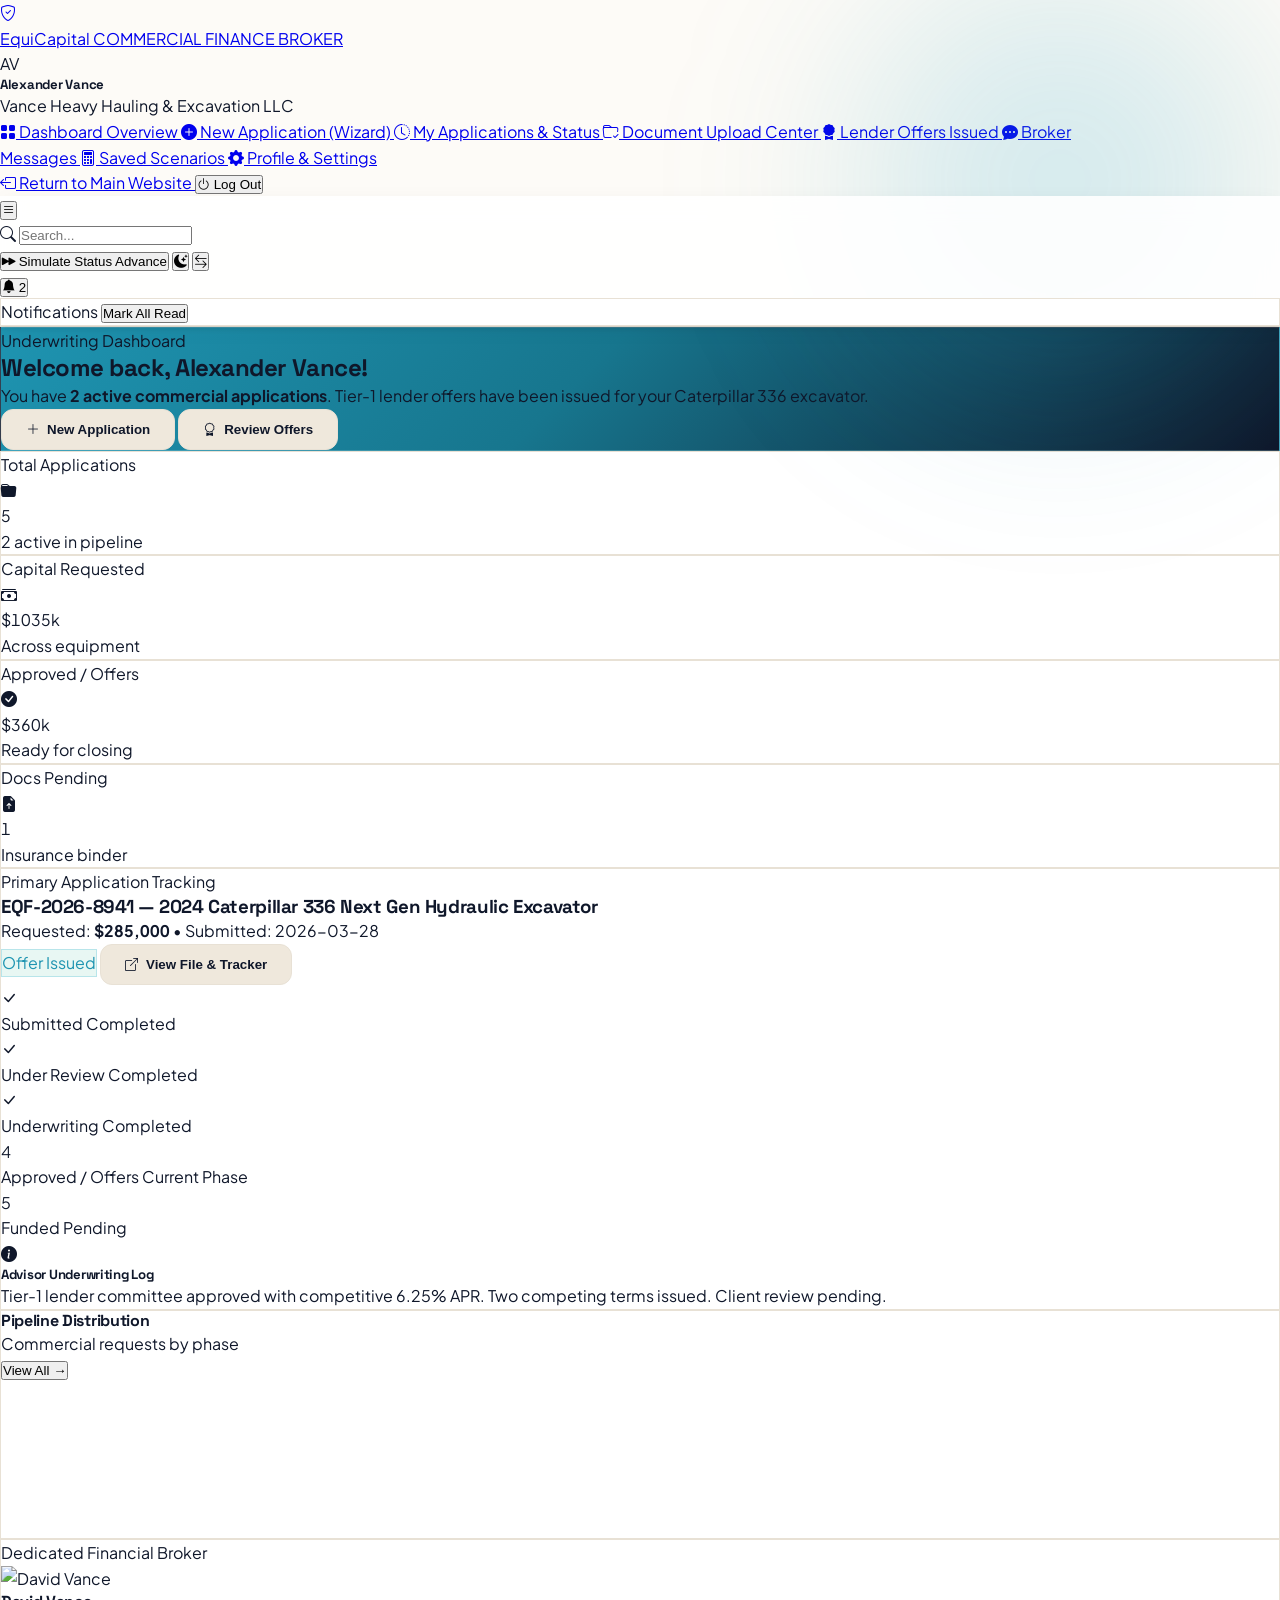
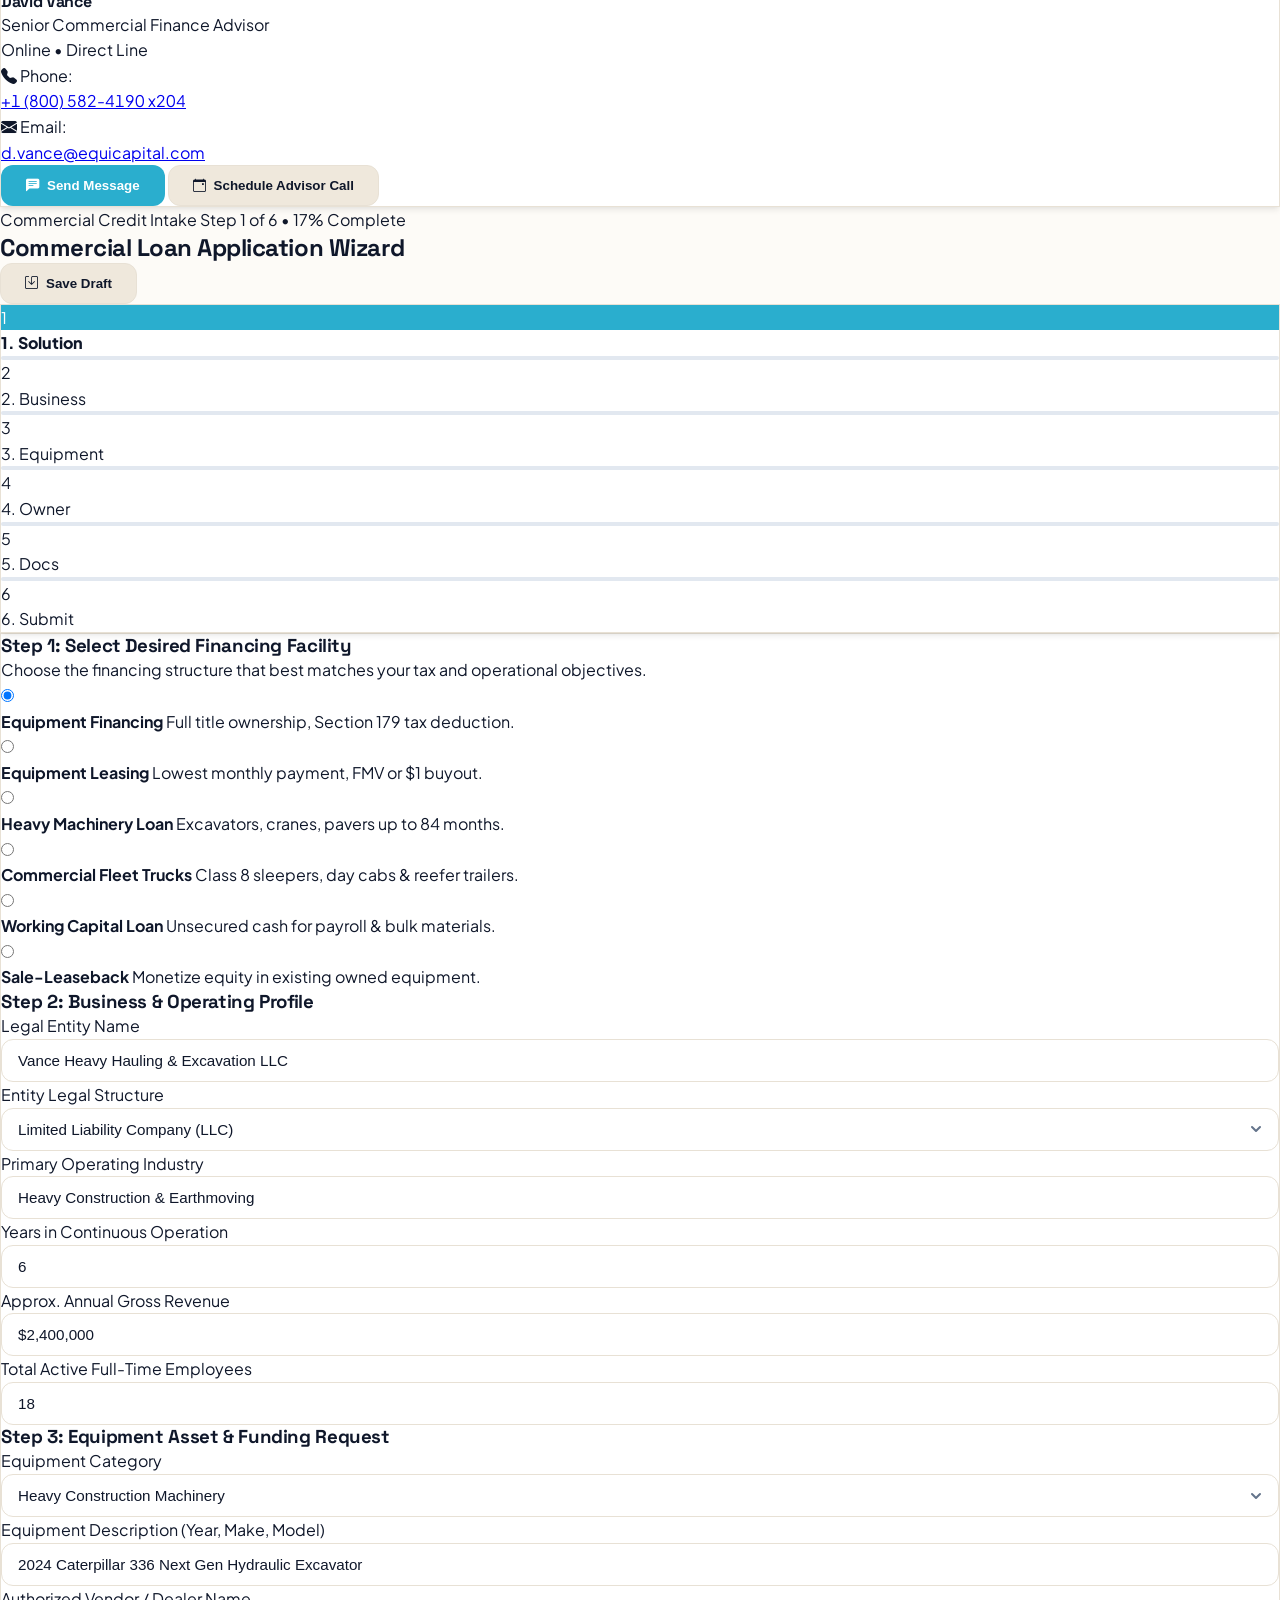
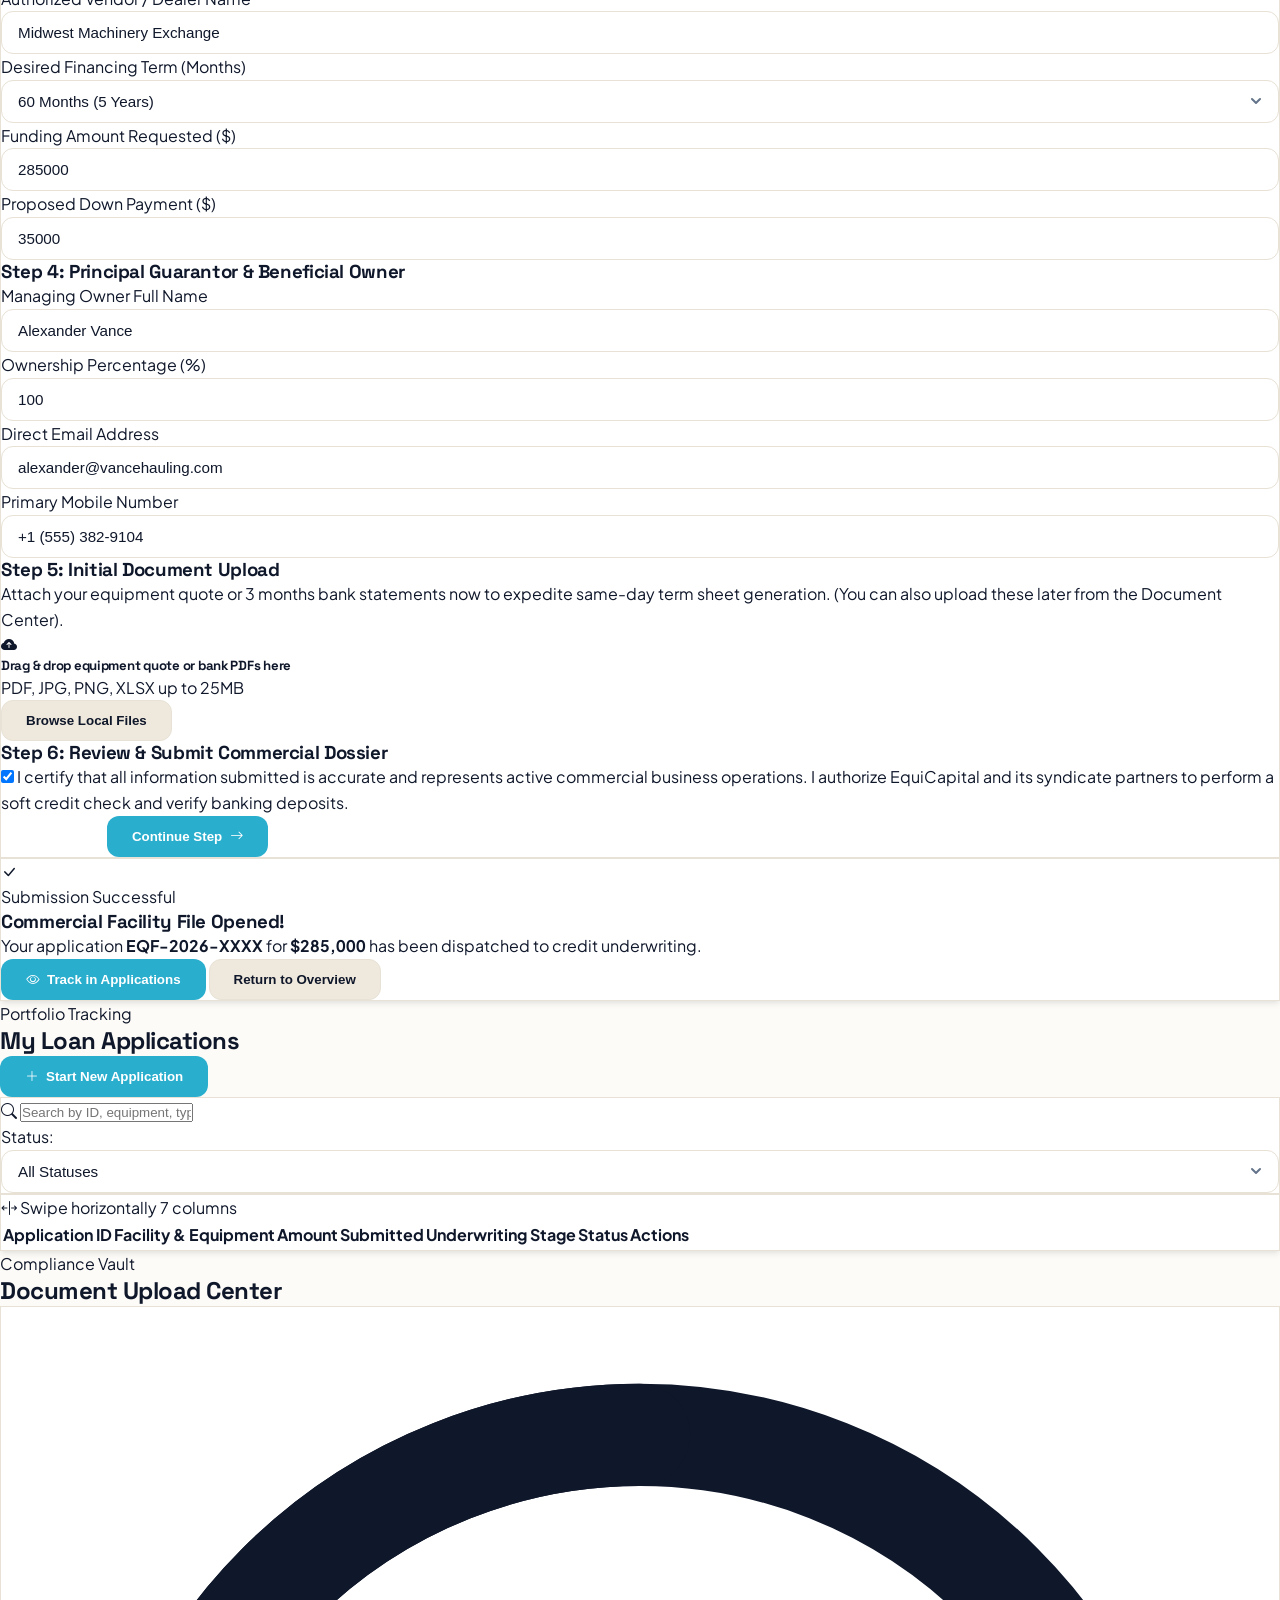
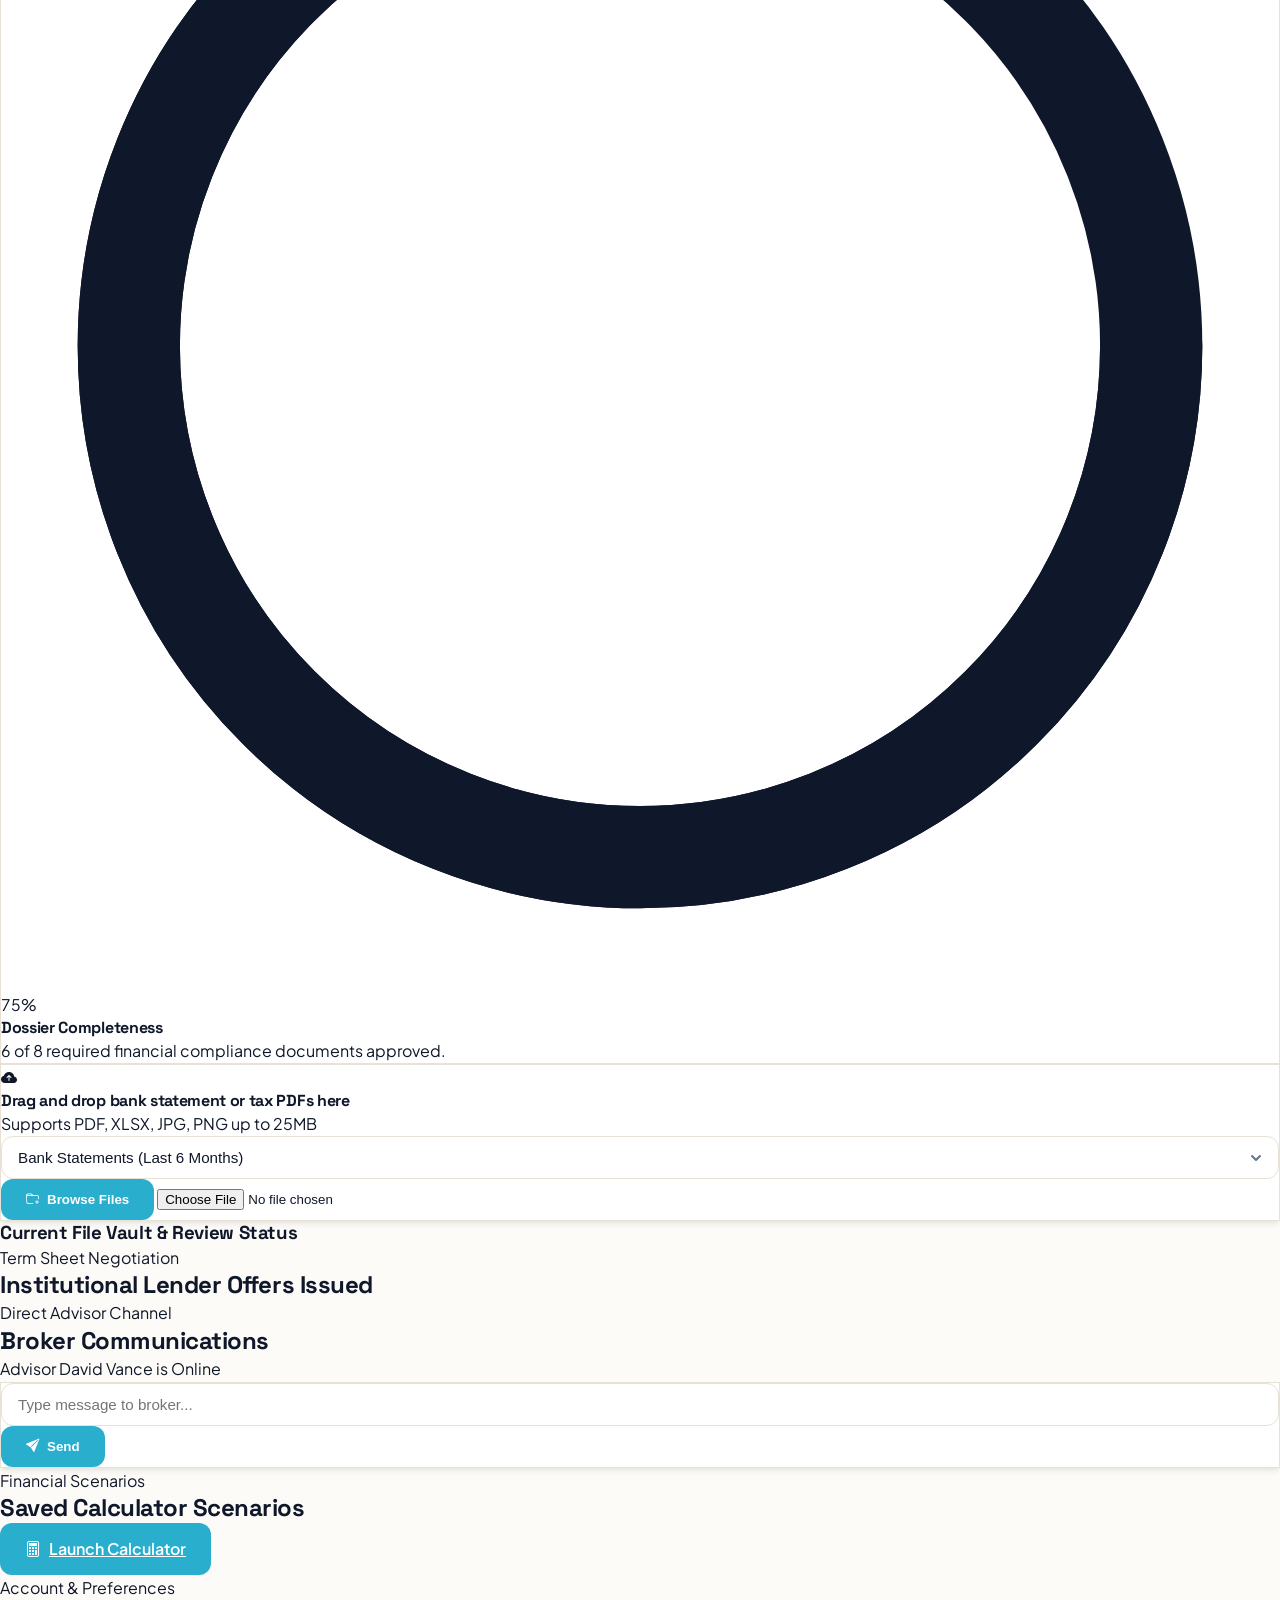
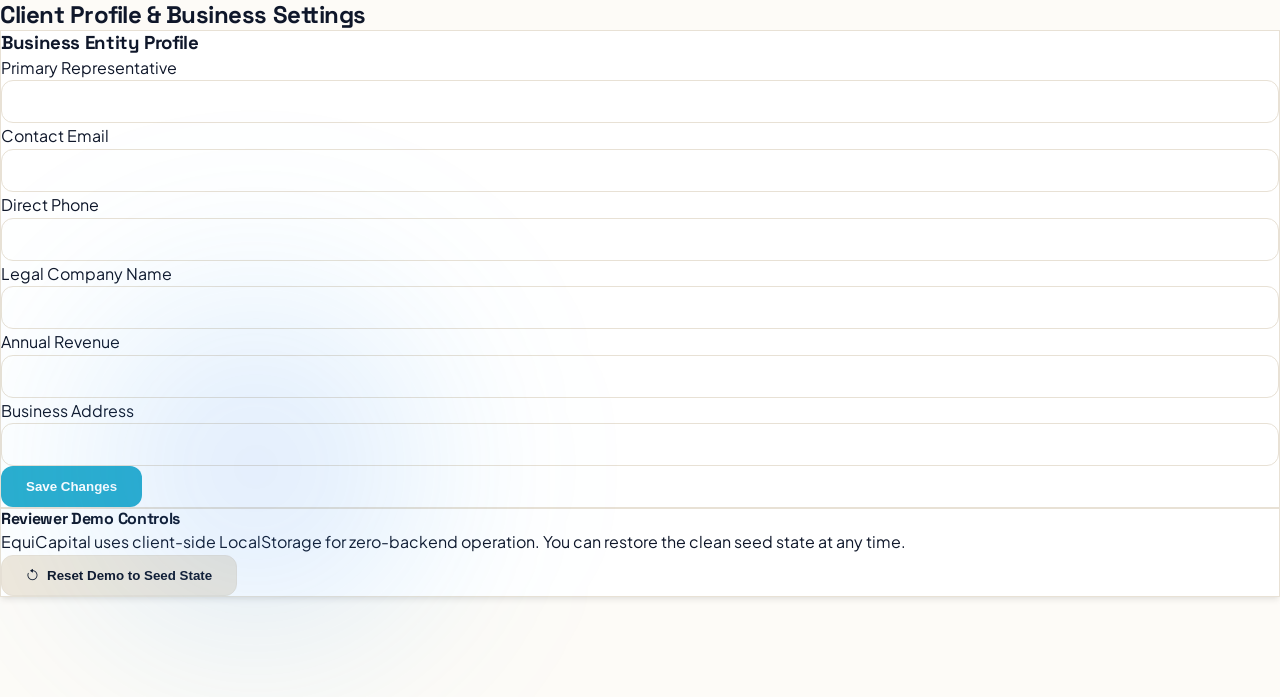
==== dashboard.html @ 0c011ed2 "changes" ====
<!DOCTYPE html>
<html lang="en" data-theme="light" dir="ltr">
<head>
  <meta charset="UTF-8">
  <meta name="viewport" content="width=device-width, initial-scale=1.0">
  <title>Client Funding Portal & Dashboard | EquiCapital</title>
  <meta name="description" content="Commercial loan and equipment financing dashboard. Track real-time underwriting stages, upload documents, review lender offers, and manage business credit facilities.">
  <link rel="icon" type="image/png" href="favicon.png">
  <link rel="shortcut icon" href="favicon.ico">
  <link rel="apple-touch-icon" href="favicon.png">

  <!-- Tailwind CSS Play CDN -->
  <script src="https://cdn.tailwindcss.com"></script>
  <script>
    tailwind.config = {
      darkMode: ['selector', '[data-theme="dark"]'],
      theme: {
        extend: {
          colors: {
            brand: {
              navy: '#0F172A',
              slate: '#1E293B',
              cyan: '#2AAECE',
              emerald: '#2AAECE',
              'emerald-hover': '#1E94B1',
              gold: '#F59E0B',
              blue: '#2563EB',
              rose: '#EF4444'
            },
            emerald: {
              50: '#F0FBFD',
              100: '#E8F7F3',
              200: '#BAEBF4',
              300: '#7CD5E9',
              400: '#46BFDC',
              500: '#2AAECE',
              600: '#1E94B1',
              700: '#17768E',
              800: '#155E72',
              900: '#144E5E',
              950: '#073340'
            },
            teal: {
              50: '#F0FBFD',
              100: '#E8F7F3',
              200: '#BAEBF4',
              300: '#7CD5E9',
              400: '#46BFDC',
              500: '#2AAECE',
              600: '#1E94B1',
              700: '#17768E',
              800: '#155E72',
              900: '#144E5E',
              950: '#073340'
            },
            cyan: {
              50: '#F0FBFD',
              100: '#E8F7F3',
              200: '#BAEBF4',
              300: '#7CD5E9',
              400: '#46BFDC',
              500: '#2AAECE',
              600: '#1E94B1',
              700: '#17768E',
              800: '#155E72',
              900: '#144E5E',
              950: '#073340'
            },
            cream: {
              50: '#FDFBF7',
              100: '#F6F1E9',
              200: '#EFE8DC',
              300: '#E7DEC9',
              400: '#DFD2B6',
              500: '#D4C3A3'
            }
          },
          fontFamily: {
            sans: ['"Plus Jakarta Sans"', 'system-ui', 'sans-serif'],
            heading: ['"Space Grotesk"', '"Plus Jakarta Sans"', 'sans-serif']
          }
        }
      }
    }
  </script>

  <!-- Bootstrap Icons -->
  <link rel="stylesheet" href="https://cdn.jsdelivr.net/npm/bootstrap-icons@1.11.3/font/bootstrap-icons.min.css">
  
  <!-- Chart.js -->
  <script src="https://cdn.jsdelivr.net/npm/chart.js"></script>

  <!-- Custom Core Stylesheet -->
  <link rel="stylesheet" href="css/style.css">
</head>
<body id="business-client-dashboard" class="bg-[#FDFBF7] dark:bg-[#090E17] text-slate-900 dark:text-slate-100 min-h-screen flex antialiased selection:bg-[#2AAECE] selection:text-white w-full max-w-full overflow-x-hidden">

  <!-- =========================================================================
       SIDEBAR NAVIGATION (Fixed Desktop, Off-Canvas Mobile)
       ========================================================================= -->
  <aside id="dashboard-sidebar" class="fixed top-0 bottom-0 left-0 w-72 bg-white dark:bg-[#0F172A] border-r border-[#E8E1D5] dark:border-slate-800 z-40 flex flex-col justify-between transition-transform duration-300 -translate-x-full lg:translate-x-0">
    
    <div>
      <!-- Sidebar Header & Logo -->
      <div class="h-20 px-6 flex items-center justify-between border-b border-slate-100 dark:border-slate-800">
        <a href="index.html" class="flex items-center gap-3">
          <div class="w-10 h-10 rounded-xl bg-emerald-600 flex items-center justify-center text-white shadow-md shadow-emerald-500/20">
            <i class="bi bi-shield-check text-xl"></i>
          </div>
          <div>
            <span class="font-heading text-base font-bold tracking-tight text-slate-900 dark:text-white block leading-none">
              Equi<span class="text-emerald-500">Capital</span>
            </span>
            <span class="text-[9px] uppercase font-bold tracking-widest text-slate-500 dark:text-slate-400 block mt-1">
              COMMERCIAL FINANCE BROKER
            </span>
          </div>
        </a>
      </div>

      <!-- User Mini Profile Pill -->
      <div class="p-4 mx-4 my-4 rounded-2xl bg-[#F6F1E9] dark:bg-slate-900/60 border border-[#E8E1D5] dark:border-slate-800 flex items-center gap-3">
        <div class="w-10 h-10 rounded-full bg-emerald-500/20 text-emerald-600 dark:text-emerald-400 font-bold flex items-center justify-center text-sm flex-shrink-0 border border-emerald-500/30">
          AV
        </div>
        <div class="overflow-hidden">
          <h5 class="user-display-name text-xs font-bold text-slate-900 dark:text-white truncate">Alexander Vance</h5>
          <p class="user-display-business text-[11px] text-slate-500 truncate">Vance Heavy Hauling LLC</p>
        </div>
      </div>

      <!-- Navigation Links -->
      <nav class="px-4 space-y-1 text-xs font-semibold">
        <a href="#overview" class="dashboard-nav-item flex items-center gap-3 px-3.5 py-2.5 rounded-xl transition-colors bg-emerald-500/10 text-emerald-600 dark:text-emerald-400 font-semibold" data-view="overview">
          <i class="bi bi-grid-fill text-base"></i>
          <span>Dashboard Overview</span>
        </a>

        <a href="#new-application" class="dashboard-nav-item flex items-center gap-3 px-3.5 py-2.5 rounded-xl transition-colors text-slate-600 dark:text-slate-400 hover:bg-slate-100 dark:hover:bg-slate-800" data-view="new-application">
          <i class="bi bi-plus-circle-fill text-base text-emerald-500"></i>
          <span>New Application (Wizard)</span>
        </a>

        <a href="#applications" class="dashboard-nav-item flex items-center gap-3 px-3.5 py-2.5 rounded-xl transition-colors text-slate-600 dark:text-slate-400 hover:bg-slate-100 dark:hover:bg-slate-800" data-view="applications">
          <i class="bi bi-clock-history text-base"></i>
          <span>My Applications & Status</span>
        </a>

        <a href="#documents" class="dashboard-nav-item flex items-center gap-3 px-3.5 py-2.5 rounded-xl transition-colors text-slate-600 dark:text-slate-400 hover:bg-slate-100 dark:hover:bg-slate-800" data-view="documents">
          <i class="bi bi-folder-check text-base"></i>
          <span>Document Upload Center</span>
        </a>

        <a href="#offers" class="dashboard-nav-item flex items-center gap-3 px-3.5 py-2.5 rounded-xl transition-colors text-slate-600 dark:text-slate-400 hover:bg-slate-100 dark:hover:bg-slate-800" data-view="offers">
          <i class="bi bi-award-fill text-base text-amber-500"></i>
          <span>Lender Offers Issued</span>
        </a>

        <a href="#messages" class="dashboard-nav-item flex items-center gap-3 px-3.5 py-2.5 rounded-xl transition-colors text-slate-600 dark:text-slate-400 hover:bg-slate-100 dark:hover:bg-slate-800" data-view="messages">
          <i class="bi bi-chat-dots-fill text-base"></i>
          <span>Broker Messages</span>
        </a>

        <a href="#saved-calculations" class="dashboard-nav-item flex items-center gap-3 px-3.5 py-2.5 rounded-xl transition-colors text-slate-600 dark:text-slate-400 hover:bg-slate-100 dark:hover:bg-slate-800" data-view="saved-calculations">
          <i class="bi bi-calculator text-base"></i>
          <span>Saved Scenarios</span>
        </a>

        <a href="#settings" class="dashboard-nav-item flex items-center gap-3 px-3.5 py-2.5 rounded-xl transition-colors text-slate-600 dark:text-slate-400 hover:bg-slate-100 dark:hover:bg-slate-800" data-view="settings">
          <i class="bi bi-gear-fill text-base"></i>
          <span>Profile & Settings</span>
        </a>
      </nav>
    </div>

    <!-- Sidebar Footer / Logout -->
    <div class="p-4 border-t border-slate-100 dark:border-slate-800 space-y-2">
      <a href="index.html" class="flex items-center gap-2.5 px-3.5 py-2 text-xs font-semibold text-slate-500 hover:text-slate-800 dark:hover:text-slate-200 transition-colors">
        <i class="bi bi-box-arrow-left"></i> Return to Main Website
      </a>
      <button class="dashboard-nav-item w-full flex items-center gap-2.5 px-3.5 py-2 text-xs font-semibold text-rose-500 hover:bg-rose-50 dark:hover:bg-rose-950/40 rounded-xl transition-colors" data-view="logout">
        <i class="bi bi-power"></i> Log Out
      </button>
    </div>

  </aside>

  <!-- Mobile Sidebar Backdrop -->
  <div id="dashboard-sidebar-backdrop" class="fixed inset-0 bg-slate-900/60 backdrop-blur-sm z-30 hidden lg:hidden"></div>

  <!-- =========================================================================
       MAIN CONTENT WRAPPER
       ========================================================================= -->
  <div class="flex-1 lg:pl-72 flex flex-col min-h-screen w-full max-w-full min-w-0">
    
    <!-- DASHBOARD TOPBAR -->
    <header class="sticky top-0 z-40 h-16 sm:h-20 glass-header px-3 sm:px-8 flex items-center justify-between w-full max-w-full min-w-0 gap-2">
      
      <div class="flex items-center gap-2 sm:gap-3 min-w-0 flex-1">
        <!-- Mobile Toggle Hamburger -->
        <button id="dashboard-menu-toggle" class="p-2 rounded-xl border border-slate-200 dark:border-slate-800 text-slate-700 dark:text-slate-300 lg:hidden shrink-0" aria-label="Open Sidebar Menu">
          <i class="bi bi-list text-xl"></i>
        </button>

        <!-- Search Bar -->
        <div class="relative flex-1 max-w-[170px] xs:max-w-[220px] sm:max-w-xs md:max-w-sm">
          <span class="absolute inset-y-0 left-0 pl-2.5 sm:pl-3 flex items-center text-slate-400 text-xs sm:text-sm pointer-events-none">
            <i class="bi bi-search"></i>
          </span>
          <input type="text" id="dashboard-topbar-search" placeholder="Search..." 
                 class="w-full bg-slate-100 dark:bg-slate-900 border border-slate-200 dark:border-slate-800 rounded-xl text-xs pl-7 sm:pl-9 pr-2 sm:pr-3 py-1.5 sm:py-2 text-slate-900 dark:text-white placeholder-slate-400 focus:outline-none focus:border-emerald-500">
        </div>
      </div>

      <!-- Topbar Utilities -->
      <div class="flex items-center gap-1 sm:gap-2 shrink-0">
        
        <!-- Reviewer Demo Status Simulator Button -->
        <button id="demo-simulate-status-btn" class="hidden sm:inline-flex items-center gap-1.5 px-3 py-1.5 rounded-xl border border-amber-500/30 bg-amber-500/10 text-amber-600 dark:text-amber-400 text-xs font-bold hover:bg-amber-500/20 transition-colors" title="Demo Tool: Advance status of application">
          <i class="bi bi-fast-forward-fill"></i>
          <span>Simulate Status Advance</span>
        </button>

        <!-- Theme Toggle -->
        <button class="theme-toggle-btn p-2 rounded-xl border border-slate-200 dark:border-slate-800 text-slate-600 dark:text-slate-300" title="Toggle Theme" aria-label="Toggle Theme">
          <i class="bi bi-moon-stars-fill theme-toggle-icon"></i>
        </button>

        <!-- RTL Toggle (Arrows) -->
        <button class="rtl-toggle-btn p-2 rounded-xl border border-slate-200 dark:border-slate-800 text-slate-600 dark:text-slate-300 flex items-center justify-center" title="Toggle Text Direction (LTR / RTL)" aria-label="Toggle Text Direction">
          <i class="bi bi-arrow-left-right"></i>
        </button>

        <!-- Notification Bell & Panel -->
        <div class="relative">
          <button id="notif-bell-btn" class="relative p-2 rounded-xl border border-slate-200 dark:border-slate-800 text-slate-600 dark:text-slate-300" title="Notifications" aria-label="Notifications">
            <i class="bi bi-bell-fill"></i>
            <span id="notif-unread-badge" class="absolute -top-1 -right-1 w-4 h-4 bg-emerald-500 text-white rounded-full text-[9px] font-bold flex items-center justify-center">
              2
            </span>
          </button>

          <!-- Notification Dropdown Panel -->
          <div id="notif-dropdown-panel" class="absolute right-0 mt-3 w-72 sm:w-80 md:w-96 max-w-[calc(100vw-1.5rem)] glass-card rounded-2xl shadow-2xl border border-slate-200 dark:border-slate-800 hidden z-50 overflow-hidden">
            <div class="p-4 border-b border-slate-100 dark:border-slate-800 flex items-center justify-between">
              <span class="text-xs font-bold uppercase tracking-wider text-slate-900 dark:text-white">Notifications</span>
              <button id="notif-mark-read-btn" class="text-[11px] text-emerald-600 dark:text-emerald-400 font-semibold hover:underline">
                Mark All Read
              </button>
            </div>
            <div id="notif-items-container" class="max-h-80 overflow-y-auto divide-y divide-slate-100 dark:divide-slate-800">
              <!-- Rendered dynamically -->
            </div>
          </div>
        </div>

      </div>

    </header>

    <!-- DASHBOARD VIEW CONTAINERS -->
    <main class="flex-1 p-3.5 sm:p-8 w-full max-w-full min-w-0">

      <!-- =====================================================================
           VIEW 1: OVERVIEW
           ===================================================================== -->
      <section id="view-overview" class="dashboard-view space-y-6 sm:space-y-8 min-w-0">
        
        <!-- Welcome Header Banner -->
        <div class="dashboard-hero-banner rounded-2xl sm:rounded-3xl p-5 sm:p-8 text-white relative overflow-hidden flex flex-col sm:flex-row sm:items-center justify-between gap-4 sm:gap-6 min-w-0">
          <!-- Ambient Theme-Aware Glow Orbs -->
          <div class="hero-glow-blob hero-blob-1 !w-64 sm:!w-96 !h-64 sm:!h-96 !-top-20 !-right-20 !bg-white/10 dark:!bg-cyan-400/10 pointer-events-none"></div>
          <div class="hero-glow-blob hero-blob-2 !w-56 sm:!w-72 !h-56 sm:!h-72 !-bottom-20 !-left-10 !bg-teal-400/10 dark:!bg-emerald-400/10 pointer-events-none"></div>

          <div class="relative z-10 space-y-2 min-w-0">
            <span class="text-[10px] sm:text-xs font-bold uppercase tracking-wider bg-white/15 dark:bg-emerald-500/15 border border-white/20 dark:border-emerald-500/25 px-2.5 sm:px-3 py-1 rounded-full text-white inline-block">
              Underwriting Dashboard
            </span>
            <h1 class="text-xl sm:text-3xl font-extrabold font-heading leading-tight break-words">
              Welcome back, <span class="user-display-name">Alexander</span>!
            </h1>
            <p class="text-xs sm:text-sm text-emerald-50 max-w-xl leading-relaxed">
              You have <strong class="text-white font-bold">2 active commercial applications</strong>. Tier-1 lender offers have been issued for your Caterpillar 336 excavator.
            </p>
          </div>
          <div class="relative z-10 flex flex-wrap gap-2 w-full sm:w-auto">
            <button class="btn-secondary text-xs px-3.5 py-2.5 bg-white text-slate-900 hover:bg-slate-100 border-none shadow-md flex-1 sm:flex-none justify-center" onclick="dashboard.switchView('new-application')">
              <i class="bi bi-plus-lg"></i> <span>New Application</span>
            </button>
            <button class="btn-secondary text-xs px-3.5 py-2.5 bg-white/10 text-white hover:bg-white/20 border-white/20 flex-1 sm:flex-none justify-center" onclick="dashboard.switchView('offers')">
              <i class="bi bi-award"></i> <span>Review Offers</span>
            </button>
          </div>
        </div>

        <!-- Metric Stat Cards -->
        <div class="grid grid-cols-2 lg:grid-cols-4 gap-2.5 sm:gap-6 min-w-0">
          
          <div class="glass-card rounded-xl sm:rounded-2xl p-3.5 sm:p-5 border border-slate-200 dark:border-slate-800 min-w-0">
            <div class="flex items-center justify-between mb-2 sm:mb-3 gap-1">
              <span class="text-[10px] sm:text-xs text-slate-500 font-semibold uppercase tracking-wider truncate">Total Applications</span>
              <div class="w-7 h-7 sm:w-8 sm:h-8 rounded-lg bg-blue-500/10 text-blue-500 flex items-center justify-center text-xs sm:text-sm shrink-0">
                <i class="bi bi-folder-fill"></i>
              </div>
            </div>
            <div id="stat-total-apps" class="text-xl sm:text-3xl font-extrabold font-tabular text-slate-900 dark:text-white">5</div>
            <p class="text-[10px] sm:text-[11px] text-slate-400 mt-1 truncate">2 active in pipeline</p>
          </div>

          <div class="glass-card rounded-xl sm:rounded-2xl p-3.5 sm:p-5 border border-slate-200 dark:border-slate-800 min-w-0">
            <div class="flex items-center justify-between mb-2 sm:mb-3 gap-1">
              <span class="text-[10px] sm:text-xs text-slate-500 font-semibold uppercase tracking-wider truncate">Capital Requested</span>
              <div class="w-7 h-7 sm:w-8 sm:h-8 rounded-lg bg-emerald-500/10 text-emerald-500 flex items-center justify-center text-xs sm:text-sm shrink-0">
                <i class="bi bi-cash-stack"></i>
              </div>
            </div>
            <div id="stat-total-requested" class="text-xl sm:text-3xl font-extrabold font-tabular text-emerald-600 dark:text-emerald-400 truncate">$1,035k</div>
            <p class="text-[10px] sm:text-[11px] text-slate-400 mt-1 truncate">Across equipment</p>
          </div>

          <div class="glass-card rounded-xl sm:rounded-2xl p-3.5 sm:p-5 border border-slate-200 dark:border-slate-800 min-w-0">
            <div class="flex items-center justify-between mb-2 sm:mb-3 gap-1">
              <span class="text-[10px] sm:text-xs text-slate-500 font-semibold uppercase tracking-wider truncate">Approved / Offers</span>
              <div class="w-7 h-7 sm:w-8 sm:h-8 rounded-lg bg-amber-500/10 text-amber-500 flex items-center justify-center text-xs sm:text-sm shrink-0">
                <i class="bi bi-check-circle-fill"></i>
              </div>
            </div>
            <div id="stat-approved-total" class="text-xl sm:text-3xl font-extrabold font-tabular text-slate-900 dark:text-white truncate">$360k</div>
            <p class="text-[10px] sm:text-[11px] text-emerald-500 font-semibold mt-1 truncate">Ready for closing</p>
          </div>

          <div class="glass-card rounded-xl sm:rounded-2xl p-3.5 sm:p-5 border border-slate-200 dark:border-slate-800 min-w-0">
            <div class="flex items-center justify-between mb-2 sm:mb-3 gap-1">
              <span class="text-[10px] sm:text-xs text-slate-500 font-semibold uppercase tracking-wider truncate">Docs Pending</span>
              <div class="w-7 h-7 sm:w-8 sm:h-8 rounded-lg bg-rose-500/10 text-rose-500 flex items-center justify-center text-xs sm:text-sm shrink-0">
                <i class="bi bi-file-earmark-arrow-up-fill"></i>
              </div>
            </div>
            <div id="stat-pending-docs" class="text-xl sm:text-3xl font-extrabold font-tabular text-rose-500">2</div>
            <p class="text-[10px] sm:text-[11px] text-slate-400 mt-1 truncate">Insurance binder</p>
          </div>

        </div>

        <!-- Primary Application Live Approval Stepper -->
        <div class="glass-card rounded-2xl sm:rounded-3xl p-4 sm:p-8 border border-slate-200 dark:border-slate-800 min-w-0 overflow-hidden" id="overview-active-tracker-container">
          <!-- Dynamically populated by dashboard.js -->
        </div>

        <!-- Pipeline Bar Chart & Assigned Broker Card -->
        <div class="grid grid-cols-1 lg:grid-cols-12 gap-5 sm:gap-6 xl:gap-8 items-start min-w-0">
          
          <!-- Pipeline Chart -->
          <div class="lg:col-span-7 xl:col-span-8 glass-card rounded-2xl sm:rounded-3xl p-4 sm:p-8 min-w-0 overflow-hidden">
            <div class="flex items-center justify-between mb-4 gap-2">
              <div class="min-w-0">
                <h4 class="font-bold text-sm sm:text-base text-slate-900 dark:text-white truncate">Pipeline Distribution</h4>
                <p class="text-[11px] sm:text-xs text-slate-500 truncate">Commercial requests by phase</p>
              </div>
              <button class="text-xs text-emerald-500 font-bold hover:underline shrink-0" onclick="dashboard.switchView('applications')">
                View All &rarr;
              </button>
            </div>
            <div class="h-56 sm:h-64 w-full relative min-w-0">
              <canvas id="pipeline-chart"></canvas>
            </div>
          </div>

          <!-- Assigned Broker Card -->
          <div class="lg:col-span-5 xl:col-span-4 glass-card rounded-2xl sm:rounded-3xl p-4 sm:p-6 space-y-4 sm:space-y-5 min-w-0 w-full max-w-full overflow-hidden">
            <span class="text-[10px] sm:text-xs uppercase font-bold tracking-wider text-emerald-600 dark:text-emerald-400 block">
              Dedicated Financial Broker
            </span>

            <div class="flex items-center gap-3">
              <img id="overview-broker-avatar" src="https://images.unsplash.com/photo-1560250097-0b93528c311a?auto=format&fit=crop&w=256&q=80" 
                   alt="David Vance" class="w-12 h-12 sm:w-14 sm:h-14 rounded-2xl object-cover border-2 border-emerald-500 shrink-0 shadow-sm">
              <div class="min-w-0 flex-1">
                <h4 id="overview-broker-name" class="font-bold text-sm sm:text-base text-slate-900 dark:text-white truncate">David Vance</h4>
                <p id="overview-broker-title" class="text-xs text-slate-500 truncate">Senior Commercial Advisor</p>
                <div class="flex items-center gap-1.5 text-[10px] sm:text-[11px] text-emerald-500 font-semibold mt-0.5">
                  <span class="w-1.5 h-1.5 rounded-full bg-emerald-500 animate-pulse shrink-0"></span> <span class="truncate">Online &bull; Direct Line</span>
                </div>
              </div>
            </div>

            <div class="space-y-2 text-xs border-y border-slate-100 dark:border-slate-800 py-3 min-w-0">
              <div class="flex items-center justify-between gap-2.5 min-w-0">
                <div class="flex items-center gap-2 shrink-0 text-slate-500 dark:text-slate-400 font-medium">
                  <span class="w-6 h-6 rounded-md bg-emerald-50 dark:bg-emerald-950/50 text-emerald-600 dark:text-emerald-400 flex items-center justify-center text-xs shrink-0">
                    <i class="bi bi-telephone-fill"></i>
                  </span>
                  <span>Phone:</span>
                </div>
                <a href="tel:+18005824190" id="overview-broker-phone" class="text-slate-800 dark:text-slate-200 font-bold hover:text-emerald-500 transition-colors text-right truncate min-w-0 font-tabular">
                  +1 (800) 582-4190 x204
                </a>
              </div>
              <div class="flex items-center justify-between gap-2.5 min-w-0">
                <div class="flex items-center gap-2 shrink-0 text-slate-500 dark:text-slate-400 font-medium">
                  <span class="w-6 h-6 rounded-md bg-emerald-50 dark:bg-emerald-950/50 text-emerald-600 dark:text-emerald-400 flex items-center justify-center text-xs shrink-0">
                    <i class="bi bi-envelope-fill"></i>
                  </span>
                  <span>Email:</span>
                </div>
                <a href="mailto:d.vance@equicapital.com" id="overview-broker-email" class="text-slate-800 dark:text-slate-200 font-bold hover:text-emerald-500 transition-colors text-right truncate min-w-0" title="d.vance@equicapital.com">
                  d.vance@equicapital.com
                </a>
              </div>
            </div>

            <div class="space-y-2 pt-1">
              <button class="btn-primary w-full text-xs py-2.5 justify-center" onclick="dashboard.switchView('messages')">
                <i class="bi bi-chat-left-text-fill"></i> Send Message
              </button>
              <button class="btn-secondary w-full text-xs py-2.5 justify-center" onclick="App.openModal('modal-schedule-call')">
                <i class="bi bi-calendar-event"></i> Schedule Advisor Call
              </button>
            </div>
          </div>

        </div>

      </section>

      <!-- =====================================================================
           VIEW 2: NEW APPLICATION (6-STEP WIZARD)
           ===================================================================== -->
      <section id="view-new-application" class="dashboard-view hidden space-y-8">
        
        <div class="flex flex-col sm:flex-row sm:items-center justify-between gap-3 sm:gap-4 min-w-0">
          <div class="space-y-1 min-w-0">
            <div class="flex flex-wrap items-center gap-2">
              <span class="text-xs uppercase font-bold tracking-wider text-emerald-600 dark:text-emerald-400 shrink-0">
                Commercial Credit Intake
              </span>
              <span id="wizard-progress-pill" class="text-[11px] font-bold px-2.5 py-0.5 rounded-full bg-emerald-500/10 text-emerald-600 dark:text-emerald-400 border border-emerald-500/20 whitespace-nowrap shrink-0 transition-all duration-300">
                Step 1 of 6 &bull; 17% Complete
              </span>
            </div>
            <h2 class="text-xl sm:text-2xl font-extrabold font-heading text-slate-900 dark:text-white leading-tight">
              Commercial Loan Application Wizard
            </h2>
          </div>
          <button id="wizard-save-draft-btn" class="btn-secondary text-xs py-2 px-3.5 self-start sm:self-auto inline-flex items-center gap-1.5 shrink-0 shadow-sm">
            <i class="bi bi-save"></i> <span>Save Draft</span>
          </button>
        </div>

        <!-- 6-Node Stepper Progress Indicator -->
        <div class="glass-card rounded-2xl p-4 sm:p-6 overflow-x-auto">
          <div class="flex items-center justify-between min-w-0 md:min-w-[620px] gap-1 sm:gap-2">
            
            <!-- Step 1: Solution -->
            <div id="wizard-step-item-1" class="wizard-step-item is-clickable flex items-center gap-2 cursor-pointer transition-all" onclick="dashboard.jumpToWizardStep(1)" title="Step 1: Solution">
              <div id="wizard-step-node-1" class="wizard-node w-9 h-9 rounded-full flex items-center justify-center font-bold text-xs bg-emerald-500 text-white shadow-glow ring-4 ring-emerald-500/25 is-active">1</div>
              <span id="wizard-step-label-1" class="wizard-label text-xs font-bold text-slate-900 dark:text-white is-active">1. Solution</span>
            </div>
            <div class="wizard-line-track flex-1 min-w-[20px] max-w-[48px] h-1 bg-slate-200 dark:bg-slate-700/80 rounded-full overflow-hidden mx-1 sm:mx-2">
              <div id="wizard-step-line-1" class="wizard-line-fill h-full bg-gradient-to-r from-emerald-500 to-teal-400 rounded-full transition-all duration-500 ease-out" style="width: 0%"></div>
            </div>

            <!-- Step 2: Business -->
            <div id="wizard-step-item-2" class="wizard-step-item flex items-center gap-2 transition-all" onclick="dashboard.jumpToWizardStep(2)" title="Step 2: Business">
              <div id="wizard-step-node-2" class="wizard-node w-9 h-9 rounded-full flex items-center justify-center font-bold text-xs bg-slate-200 dark:bg-slate-700 text-slate-500">2</div>
              <span id="wizard-step-label-2" class="wizard-label text-xs font-bold text-slate-500">2. Business</span>
            </div>
            <div class="wizard-line-track flex-1 min-w-[20px] max-w-[48px] h-1 bg-slate-200 dark:bg-slate-700/80 rounded-full overflow-hidden mx-1 sm:mx-2">
              <div id="wizard-step-line-2" class="wizard-line-fill h-full bg-gradient-to-r from-emerald-500 to-teal-400 rounded-full transition-all duration-500 ease-out" style="width: 0%"></div>
            </div>

            <!-- Step 3: Equipment -->
            <div id="wizard-step-item-3" class="wizard-step-item flex items-center gap-2 transition-all" onclick="dashboard.jumpToWizardStep(3)" title="Step 3: Equipment">
              <div id="wizard-step-node-3" class="wizard-node w-9 h-9 rounded-full flex items-center justify-center font-bold text-xs bg-slate-200 dark:bg-slate-700 text-slate-500">3</div>
              <span id="wizard-step-label-3" class="wizard-label text-xs font-bold text-slate-500">3. Equipment</span>
            </div>
            <div class="wizard-line-track flex-1 min-w-[20px] max-w-[48px] h-1 bg-slate-200 dark:bg-slate-700/80 rounded-full overflow-hidden mx-1 sm:mx-2">
              <div id="wizard-step-line-3" class="wizard-line-fill h-full bg-gradient-to-r from-emerald-500 to-teal-400 rounded-full transition-all duration-500 ease-out" style="width: 0%"></div>
            </div>

            <!-- Step 4: Owner -->
            <div id="wizard-step-item-4" class="wizard-step-item flex items-center gap-2 transition-all" onclick="dashboard.jumpToWizardStep(4)" title="Step 4: Owner">
              <div id="wizard-step-node-4" class="wizard-node w-9 h-9 rounded-full flex items-center justify-center font-bold text-xs bg-slate-200 dark:bg-slate-700 text-slate-500">4</div>
              <span id="wizard-step-label-4" class="wizard-label text-xs font-bold text-slate-500">4. Owner</span>
            </div>
            <div class="wizard-line-track flex-1 min-w-[20px] max-w-[48px] h-1 bg-slate-200 dark:bg-slate-700/80 rounded-full overflow-hidden mx-1 sm:mx-2">
              <div id="wizard-step-line-4" class="wizard-line-fill h-full bg-gradient-to-r from-emerald-500 to-teal-400 rounded-full transition-all duration-500 ease-out" style="width: 0%"></div>
            </div>

            <!-- Step 5: Docs -->
            <div id="wizard-step-item-5" class="wizard-step-item flex items-center gap-2 transition-all" onclick="dashboard.jumpToWizardStep(5)" title="Step 5: Docs">
              <div id="wizard-step-node-5" class="wizard-node w-9 h-9 rounded-full flex items-center justify-center font-bold text-xs bg-slate-200 dark:bg-slate-700 text-slate-500">5</div>
              <span id="wizard-step-label-5" class="wizard-label text-xs font-bold text-slate-500">5. Docs</span>
            </div>
            <div class="wizard-line-track flex-1 min-w-[20px] max-w-[48px] h-1 bg-slate-200 dark:bg-slate-700/80 rounded-full overflow-hidden mx-1 sm:mx-2">
              <div id="wizard-step-line-5" class="wizard-line-fill h-full bg-gradient-to-r from-emerald-500 to-teal-400 rounded-full transition-all duration-500 ease-out" style="width: 0%"></div>
            </div>

            <!-- Step 6: Submit -->
            <div id="wizard-step-item-6" class="wizard-step-item flex items-center gap-2 transition-all" onclick="dashboard.jumpToWizardStep(6)" title="Step 6: Submit">
              <div id="wizard-step-node-6" class="wizard-node w-9 h-9 rounded-full flex items-center justify-center font-bold text-xs bg-slate-200 dark:bg-slate-700 text-slate-500">6</div>
              <span id="wizard-step-label-6" class="wizard-label text-xs font-bold text-slate-500">6. Submit</span>
            </div>

          </div>
        </div>

        <!-- Wizard Box Container -->
        <div id="wizard-container" class="glass-card rounded-3xl p-6 sm:p-10 space-y-8">
          
          <!-- STEP 1: Solution Type -->
          <div id="wizard-form-step-1" class="wizard-step-panel space-y-6">
            <h3 class="text-lg font-bold text-slate-900 dark:text-white">Step 1: Select Desired Financing Facility</h3>
            <p class="text-xs text-slate-500">Choose the financing structure that best matches your tax and operational objectives.</p>

            <div class="grid grid-cols-1 sm:grid-cols-2 lg:grid-cols-3 gap-4">
              <label class="p-4 rounded-2xl border-2 border-emerald-500 bg-emerald-500/10 cursor-pointer flex items-start gap-3">
                <input type="radio" name="wizard-financing-type" value="Equipment Financing" checked class="mt-1 text-emerald-500">
                <div>
                  <strong class="text-sm font-bold text-slate-900 dark:text-white block">Equipment Financing</strong>
                  <span class="text-xs text-slate-500 mt-1 block">Full title ownership, Section 179 tax deduction.</span>
                </div>
              </label>

              <label class="p-4 rounded-2xl border border-slate-200 dark:border-slate-800 hover:border-emerald-500 cursor-pointer flex items-start gap-3">
                <input type="radio" name="wizard-financing-type" value="Equipment Leasing" class="mt-1 text-emerald-500">
                <div>
                  <strong class="text-sm font-bold text-slate-900 dark:text-white block">Equipment Leasing</strong>
                  <span class="text-xs text-slate-500 mt-1 block">Lowest monthly payment, FMV or $1 buyout.</span>
                </div>
              </label>

              <label class="p-4 rounded-2xl border border-slate-200 dark:border-slate-800 hover:border-emerald-500 cursor-pointer flex items-start gap-3">
                <input type="radio" name="wizard-financing-type" value="Heavy Machinery" class="mt-1 text-emerald-500">
                <div>
                  <strong class="text-sm font-bold text-slate-900 dark:text-white block">Heavy Machinery Loan</strong>
                  <span class="text-xs text-slate-500 mt-1 block">Excavators, cranes, pavers up to 84 months.</span>
                </div>
              </label>

              <label class="p-4 rounded-2xl border border-slate-200 dark:border-slate-800 hover:border-emerald-500 cursor-pointer flex items-start gap-3">
                <input type="radio" name="wizard-financing-type" value="Commercial Trucks" class="mt-1 text-emerald-500">
                <div>
                  <strong class="text-sm font-bold text-slate-900 dark:text-white block">Commercial Fleet Trucks</strong>
                  <span class="text-xs text-slate-500 mt-1 block">Class 8 sleepers, day cabs & reefer trailers.</span>
                </div>
              </label>

              <label class="p-4 rounded-2xl border border-slate-200 dark:border-slate-800 hover:border-emerald-500 cursor-pointer flex items-start gap-3">
                <input type="radio" name="wizard-financing-type" value="Working Capital" class="mt-1 text-emerald-500">
                <div>
                  <strong class="text-sm font-bold text-slate-900 dark:text-white block">Working Capital Loan</strong>
                  <span class="text-xs text-slate-500 mt-1 block">Unsecured cash for payroll & bulk materials.</span>
                </div>
              </label>

              <label class="p-4 rounded-2xl border border-slate-200 dark:border-slate-800 hover:border-emerald-500 cursor-pointer flex items-start gap-3">
                <input type="radio" name="wizard-financing-type" value="Sale-Leaseback" class="mt-1 text-emerald-500">
                <div>
                  <strong class="text-sm font-bold text-slate-900 dark:text-white block">Sale-Leaseback</strong>
                  <span class="text-xs text-slate-500 mt-1 block">Monetize equity in existing owned equipment.</span>
                </div>
              </label>
            </div>
          </div>

          <!-- STEP 2: Business Info -->
          <div id="wizard-form-step-2" class="wizard-step-panel space-y-6 hidden">
            <h3 class="text-lg font-bold text-slate-900 dark:text-white">Step 2: Business & Operating Profile</h3>
            
            <div class="grid grid-cols-1 sm:grid-cols-2 gap-4">
              <div>
                <label class="block text-xs font-bold text-slate-700 dark:text-slate-300 uppercase tracking-wider mb-1.5">
                  Legal Entity Name
                </label>
                <input type="text" id="wizard-biz-name" value="Vance Heavy Hauling & Excavation LLC" class="form-input text-xs sm:text-sm">
              </div>

              <div>
                <label class="block text-xs font-bold text-slate-700 dark:text-slate-300 uppercase tracking-wider mb-1.5">
                  Entity Legal Structure
                </label>
                <select id="wizard-biz-entity" class="form-select text-xs sm:text-sm">
                  <option value="Limited Liability Company (LLC)" selected>Limited Liability Company (LLC)</option>
                  <option value="C-Corporation">C-Corporation</option>
                  <option value="S-Corporation">S-Corporation</option>
                  <option value="Partnership">Partnership</option>
                </select>
              </div>

              <div>
                <label class="block text-xs font-bold text-slate-700 dark:text-slate-300 uppercase tracking-wider mb-1.5">
                  Primary Operating Industry
                </label>
                <input type="text" id="wizard-biz-industry" value="Heavy Construction & Earthmoving" class="form-input text-xs sm:text-sm">
              </div>

              <div>
                <label class="block text-xs font-bold text-slate-700 dark:text-slate-300 uppercase tracking-wider mb-1.5">
                  Years in Continuous Operation
                </label>
                <input type="number" id="wizard-biz-years" value="6" min="1" max="50" class="form-input text-xs sm:text-sm">
              </div>

              <div>
                <label class="block text-xs font-bold text-slate-700 dark:text-slate-300 uppercase tracking-wider mb-1.5">
                  Approx. Annual Gross Revenue
                </label>
                <input type="text" id="wizard-biz-revenue" value="$2,400,000" class="form-input text-xs sm:text-sm">
              </div>

              <div>
                <label class="block text-xs font-bold text-slate-700 dark:text-slate-300 uppercase tracking-wider mb-1.5">
                  Total Active Full-Time Employees
                </label>
                <input type="number" id="wizard-biz-employees" value="18" class="form-input text-xs sm:text-sm">
              </div>
            </div>
          </div>

          <!-- STEP 3: Equipment Details -->
          <div id="wizard-form-step-3" class="wizard-step-panel space-y-6 hidden">
            <h3 class="text-lg font-bold text-slate-900 dark:text-white">Step 3: Equipment Asset & Funding Request</h3>
            
            <div class="grid grid-cols-1 sm:grid-cols-2 gap-4">
              <div>
                <label class="block text-xs font-bold text-slate-700 dark:text-slate-300 uppercase tracking-wider mb-1.5">
                  Equipment Category
                </label>
                <select id="wizard-equip-category" class="form-select text-xs sm:text-sm">
                  <option value="Heavy Construction Machinery" selected>Heavy Construction Machinery</option>
                  <option value="Commercial Transportation">Commercial Transportation & Trucks</option>
                  <option value="CNC & Precision Manufacturing">CNC & Precision Manufacturing</option>
                  <option value="Medical & Clinical Diagnostics">Medical & Clinical Diagnostics</option>
                  <option value="Agriculture & Farm">Agriculture & Farm Rigs</option>
                </select>
              </div>

              <div>
                <label class="block text-xs font-bold text-slate-700 dark:text-slate-300 uppercase tracking-wider mb-1.5">
                  Equipment Description (Year, Make, Model)
                </label>
                <input type="text" id="wizard-equip-desc" value="2024 Caterpillar 336 Next Gen Hydraulic Excavator" class="form-input text-xs sm:text-sm">
              </div>

              <div>
                <label class="block text-xs font-bold text-slate-700 dark:text-slate-300 uppercase tracking-wider mb-1.5">
                  Authorized Vendor / Dealer Name
                </label>
                <input type="text" id="wizard-vendor-name" value="Midwest Machinery Exchange" class="form-input text-xs sm:text-sm">
              </div>

              <div>
                <label class="block text-xs font-bold text-slate-700 dark:text-slate-300 uppercase tracking-wider mb-1.5">
                  Desired Financing Term (Months)
                </label>
                <select id="wizard-desired-term" class="form-select text-xs sm:text-sm">
                  <option value="36">36 Months (3 Years)</option>
                  <option value="48">48 Months (4 Years)</option>
                  <option value="60" selected>60 Months (5 Years)</option>
                  <option value="72">72 Months (6 Years)</option>
                  <option value="84">84 Months (7 Years)</option>
                </select>
              </div>

              <div>
                <label class="block text-xs font-bold text-slate-700 dark:text-slate-300 uppercase tracking-wider mb-1.5">
                  Funding Amount Requested ($)
                </label>
                <input type="number" id="wizard-amount" value="285000" min="5000" max="5000000" class="form-input text-xs sm:text-sm font-bold font-tabular">
              </div>

              <div>
                <label class="block text-xs font-bold text-slate-700 dark:text-slate-300 uppercase tracking-wider mb-1.5">
                  Proposed Down Payment ($)
                </label>
                <input type="number" id="wizard-down-payment" value="35000" min="0" max="1000000" class="form-input text-xs sm:text-sm font-bold font-tabular">
              </div>
            </div>
          </div>

          <!-- STEP 4: Owner Info -->
          <div id="wizard-form-step-4" class="wizard-step-panel space-y-6 hidden">
            <h3 class="text-lg font-bold text-slate-900 dark:text-white">Step 4: Principal Guarantor & Beneficial Owner</h3>
            
            <div class="grid grid-cols-1 sm:grid-cols-2 gap-4">
              <div>
                <label class="block text-xs font-bold text-slate-700 dark:text-slate-300 uppercase tracking-wider mb-1.5">
                  Managing Owner Full Name
                </label>
                <input type="text" id="wizard-owner-name" value="Alexander Vance" class="form-input text-xs sm:text-sm">
              </div>

              <div>
                <label class="block text-xs font-bold text-slate-700 dark:text-slate-300 uppercase tracking-wider mb-1.5">
                  Ownership Percentage (%)
                </label>
                <input type="number" id="wizard-owner-pct" value="100" min="20" max="100" class="form-input text-xs sm:text-sm">
              </div>

              <div>
                <label class="block text-xs font-bold text-slate-700 dark:text-slate-300 uppercase tracking-wider mb-1.5">
                  Direct Email Address
                </label>
                <input type="email" id="wizard-owner-email" value="alexander@vancehauling.com" class="form-input text-xs sm:text-sm">
              </div>

              <div>
                <label class="block text-xs font-bold text-slate-700 dark:text-slate-300 uppercase tracking-wider mb-1.5">
                  Primary Mobile Number
                </label>
                <input type="tel" id="wizard-owner-phone" value="+1 (555) 382-9104" class="form-input text-xs sm:text-sm">
              </div>
            </div>
          </div>

          <!-- STEP 5: Documents (Integrated Upload Step) -->
          <div id="wizard-form-step-5" class="wizard-step-panel space-y-6 hidden">
            <h3 class="text-lg font-bold text-slate-900 dark:text-white">Step 5: Initial Document Upload</h3>
            <p class="text-xs text-slate-500">Attach your equipment quote or 3 months bank statements now to expedite same-day term sheet generation. (You can also upload these later from the Document Center).</p>

            <div class="p-8 rounded-2xl border-2 border-dashed border-slate-300 dark:border-slate-700 text-center space-y-3 bg-slate-50/50 dark:bg-slate-900/40">
              <i class="bi bi-cloud-arrow-up-fill text-4xl text-emerald-500 inline-block"></i>
              <h5 class="font-bold text-sm text-slate-900 dark:text-white">Drag & drop equipment quote or bank PDFs here</h5>
              <p class="text-xs text-slate-400">PDF, JPG, PNG, XLSX up to 25MB</p>
              <button type="button" class="btn-secondary text-xs py-2 px-4 inline-flex" onclick="document.getElementById('doc-file-input')?.click()">
                Browse Local Files
              </button>
            </div>
          </div>

          <!-- STEP 6: Review & Submit -->
          <div id="wizard-form-step-6" class="wizard-step-panel space-y-6 hidden">
            <h3 class="text-lg font-bold text-slate-900 dark:text-white">Step 6: Review & Submit Commercial Dossier</h3>
            
            <div id="wizard-review-summary">
              <!-- Rendered dynamically -->
            </div>

            <div class="p-4 rounded-xl bg-slate-50 dark:bg-slate-900/60 border border-slate-200 dark:border-slate-800">
              <label class="flex items-start gap-2.5 text-xs text-slate-700 dark:text-slate-300 cursor-pointer">
                <input type="checkbox" id="wizard-consent-check" checked class="mt-0.5 rounded text-emerald-500 focus:ring-emerald-400">
                <span class="leading-relaxed">
                  I certify that all information submitted is accurate and represents active commercial business operations. I authorize EquiCapital and its syndicate partners to perform a soft credit check and verify banking deposits.
                </span>
              </label>
            </div>
          </div>

          <!-- Step Navigation Button Controls -->
          <div class="flex items-center justify-between pt-6 border-t border-slate-100 dark:border-slate-800">
            <button id="wizard-back-btn" class="btn-secondary text-xs py-2.5 px-5" style="visibility: hidden;">
              <i class="bi bi-arrow-left"></i> Back
            </button>
            <button id="wizard-next-btn" class="btn-primary text-xs py-2.5 px-6 shadow-glow">
              Continue Step <i class="bi bi-arrow-right"></i>
            </button>
          </div>

        </div>

        <!-- Wizard Confirmation Success State (Hidden until submitted) -->
        <div id="wizard-confirmation-view" class="glass-card rounded-3xl p-8 sm:p-12 text-center space-y-6 hidden">
          <div class="w-16 h-16 rounded-full bg-emerald-500/10 text-emerald-500 flex items-center justify-center text-3xl mx-auto shadow-glow">
            <i class="bi bi-check-lg"></i>
          </div>
          <div class="space-y-2">
            <span class="text-xs uppercase font-bold tracking-wider text-emerald-500">Submission Successful</span>
            <h3 class="text-2xl font-extrabold text-slate-900 dark:text-white">Commercial Facility File Opened!</h3>
            <p class="text-sm text-slate-500 max-w-md mx-auto">
              Your application <strong id="conf-app-id" class="text-slate-900 dark:text-white font-tabular">EQF-2026-XXXX</strong> for <strong id="conf-app-amount" class="text-emerald-500 font-tabular">$285,000</strong> has been dispatched to credit underwriting.
            </p>
          </div>
          <div class="flex justify-center gap-3 pt-4">
            <button class="btn-primary text-xs py-2.5 px-6" onclick="dashboard.switchView('applications')">
              <i class="bi bi-eye"></i> Track in Applications
            </button>
            <button class="btn-secondary text-xs py-2.5 px-5" onclick="dashboard.switchView('overview')">
              Return to Overview
            </button>
          </div>
        </div>

      </section>

      <!-- =====================================================================
           VIEW 3: MY APPLICATIONS & APPROVAL TRACKING TABLE
           ===================================================================== -->
      <section id="view-applications" class="dashboard-view hidden space-y-6">
        
        <div class="flex flex-col sm:flex-row sm:items-center justify-between gap-4">
          <div>
            <span class="text-xs uppercase font-bold tracking-wider text-emerald-600 dark:text-emerald-400 block mb-1">Portfolio Tracking</span>
            <h2 class="text-2xl font-extrabold font-heading text-slate-900 dark:text-white">
              My Loan Applications
            </h2>
          </div>
          <button class="btn-primary text-xs py-2 px-4 shadow-glow" onclick="dashboard.switchView('new-application')">
            <i class="bi bi-plus-lg"></i> Start New Application
          </button>
        </div>

        <!-- Filter & Search Controls -->
        <div class="glass-card rounded-2xl p-3.5 sm:p-4 flex flex-col sm:flex-row items-stretch sm:items-center justify-between gap-3 sm:gap-4">
          <div class="relative w-full sm:w-80">
            <span class="absolute inset-y-0 left-0 pl-3 flex items-center text-slate-400 text-xs">
              <i class="bi bi-search"></i>
            </span>
            <input type="text" id="app-search-input" placeholder="Search by ID, equipment, type..." 
                   class="w-full bg-slate-50 dark:bg-slate-900 border border-slate-200 dark:border-slate-800 rounded-xl text-xs pl-8 pr-3 py-2 text-slate-900 dark:text-white">
          </div>

          <div class="flex items-center gap-2 w-full sm:w-auto justify-between sm:justify-end">
            <span class="text-xs text-slate-500 shrink-0">Status:</span>
            <select id="app-status-filter" class="form-select text-xs py-1.5 flex-1 sm:w-44">
              <option value="All">All Statuses</option>
              <option value="Submitted">Submitted</option>
              <option value="Under Review">Under Review</option>
              <option value="Underwriting">Underwriting</option>
              <option value="Offer Issued">Offer Issued</option>
              <option value="Funded">Funded</option>
              <option value="Additional Documents Required">Docs Required</option>
            </select>
          </div>
        </div>

        <!-- Applications Table -->
        <div class="glass-card rounded-2xl sm:rounded-3xl overflow-hidden shadow-xl border border-slate-200 dark:border-slate-800 max-w-full">
          <div class="sm:hidden px-3.5 py-2 bg-slate-50 dark:bg-slate-900/60 border-b border-slate-100 dark:border-slate-800 text-[11px] text-slate-500 flex items-center justify-between">
            <span class="flex items-center gap-1.5"><i class="bi bi-arrows-expand-vertical rotate-90 text-emerald-500"></i> Swipe horizontally</span>
            <span class="text-[10px] text-slate-400">7 columns</span>
          </div>
          <div class="overflow-x-auto w-full no-scrollbar">
            <table class="w-full text-left text-xs whitespace-nowrap min-w-[700px]">
              <thead class="bg-slate-100 dark:bg-slate-800 text-slate-700 dark:text-slate-300 font-bold uppercase text-[11px] border-b border-slate-200 dark:border-slate-700">
                <tr>
                  <th class="py-3.5 px-4">Application ID</th>
                  <th class="py-3.5 px-4">Facility & Equipment</th>
                  <th class="py-3.5 px-4">Amount</th>
                  <th class="py-3.5 px-4">Submitted</th>
                  <th class="py-3.5 px-4">Underwriting Stage</th>
                  <th class="py-3.5 px-4">Status</th>
                  <th class="py-3.5 px-4 text-right">Actions</th>
                </tr>
              </thead>
              <tbody id="applications-table-body">
                <!-- Populated dynamically by dashboard.js -->
              </tbody>
            </table>
          </div>
        </div>

      </section>

      <!-- =====================================================================
           VIEW 4: DOCUMENT UPLOAD CENTER
           ===================================================================== -->
      <section id="view-documents" class="dashboard-view hidden space-y-6 sm:space-y-8 min-w-0">
        
        <div class="flex flex-col sm:flex-row sm:items-center justify-between gap-4">
          <div>
            <span class="text-xs uppercase font-bold tracking-wider text-emerald-600 dark:text-emerald-400 block mb-1">Compliance Vault</span>
            <h2 class="text-2xl font-extrabold font-heading text-slate-900 dark:text-white">
              Document Upload Center
            </h2>
          </div>
        </div>

        <!-- Completeness Radial Ring & Quick Stats Card -->
        <div class="grid grid-cols-1 md:grid-cols-12 gap-4 sm:gap-6 items-center min-w-0">
          
          <div class="md:col-span-4 glass-card rounded-2xl sm:rounded-3xl p-5 sm:p-6 flex items-center gap-4 sm:gap-5 min-w-0">
            <div class="relative w-20 h-20 sm:w-24 sm:h-24 flex-shrink-0 flex items-center justify-center">
              <svg class="w-full h-full transform -rotate-90" viewBox="0 0 100 100">
                <circle cx="50" cy="50" r="40" stroke="currentColor" stroke-width="8" class="text-slate-200 dark:text-slate-800" fill="transparent"/>
                <circle id="doc-completeness-circle" cx="50" cy="50" r="40" stroke="currentColor" stroke-width="8" class="text-emerald-500" stroke-linecap="round" fill="transparent" stroke-dasharray="251.2" stroke-dashoffset="62.8"/>
              </svg>
              <span id="doc-completeness-pct" class="absolute font-bold text-base sm:text-lg font-tabular text-slate-900 dark:text-white">75%</span>
            </div>
            <div class="min-w-0 flex-1">
              <h4 class="font-bold text-sm text-slate-900 dark:text-white truncate">Dossier Completeness</h4>
              <p class="text-xs text-slate-500 mt-1">6 of 8 required financial compliance documents approved.</p>
            </div>
          </div>

          <!-- Drag and Drop Dropzone -->
          <div class="md:col-span-8 glass-card rounded-2xl sm:rounded-3xl p-5 sm:p-6 border-2 border-dashed border-slate-300 dark:border-slate-700 text-center min-w-0" id="doc-dropzone">
            <i class="bi bi-cloud-arrow-up-fill text-3xl text-emerald-500 mb-2 inline-block"></i>
            <h4 class="font-bold text-sm text-slate-900 dark:text-white">Drag and drop bank statement or tax PDFs here</h4>
            <p class="text-xs text-slate-400 mt-0.5">Supports PDF, XLSX, JPG, PNG up to 25MB</p>
            
            <div class="flex flex-col sm:flex-row items-stretch sm:items-center justify-center gap-2 sm:gap-3 mt-4 w-full max-w-md mx-auto">
              <select id="doc-category-select" class="form-select text-xs py-2 w-full sm:w-52">
                <option value="Bank Statements">Bank Statements (Last 6 Months)</option>
                <option value="Tax Returns">Corporate Tax Returns (2024-2025)</option>
                <option value="Equipment Invoice">Dealer Invoice / Bill of Sale</option>
                <option value="Profit & Loss">Profit & Loss Statement (YTD)</option>
                <option value="Proof of Insurance">Proof of Commercial Insurance</option>
                <option value="Owner Identification">Owner Photo ID / Passport</option>
              </select>
              <button id="doc-browse-btn" class="btn-primary text-xs py-2 px-4 shadow-sm justify-center">
                <i class="bi bi-folder-plus"></i> Browse Files
              </button>
              <input type="file" id="doc-file-input" class="hidden">
            </div>
          </div>

        </div>

        <!-- Document List -->
        <div class="space-y-4">
          <h3 class="font-bold text-base text-slate-900 dark:text-white">Current File Vault & Review Status</h3>
          <div id="documents-list-container" class="space-y-3">
            <!-- Populated dynamically by dashboard.js -->
          </div>
        </div>

      </section>

      <!-- =====================================================================
           VIEW 5: OFFERS
           ===================================================================== -->
      <section id="view-offers" class="dashboard-view hidden space-y-6">
        
        <div class="flex flex-col sm:flex-row sm:items-center justify-between gap-4">
          <div>
            <span class="text-xs uppercase font-bold tracking-wider text-emerald-600 dark:text-emerald-400 block mb-1">Term Sheet Negotiation</span>
            <h2 class="text-2xl font-extrabold font-heading text-slate-900 dark:text-white">
              Institutional Lender Offers Issued
            </h2>
          </div>
        </div>

        <div id="offers-cards-container" class="grid grid-cols-1 md:grid-cols-2 gap-8">
          <!-- Populated dynamically by dashboard.js -->
        </div>

      </section>

      <!-- =====================================================================
           VIEW 6: MESSAGES
           ===================================================================== -->
      <section id="view-messages" class="dashboard-view hidden space-y-5 sm:space-y-6 min-w-0">
        
        <div class="flex flex-col sm:flex-row sm:items-center justify-between gap-3 sm:gap-4">
          <div>
            <span class="text-xs uppercase font-bold tracking-wider text-emerald-600 dark:text-emerald-400 block mb-1">Direct Advisor Channel</span>
            <h2 class="text-xl sm:text-2xl font-extrabold font-heading text-slate-900 dark:text-white">
              Broker Communications
            </h2>
          </div>
          <div class="flex items-center gap-2 text-xs text-slate-500">
            <span class="w-2 h-2 rounded-full bg-emerald-500 animate-ping"></span>
            <span>Advisor David Vance is Online</span>
          </div>
        </div>

        <div class="glass-card rounded-2xl sm:rounded-3xl p-4 sm:p-8 flex flex-col h-[520px] sm:h-[560px] justify-between min-w-0">
          
          <!-- Conversation Scroll Box -->
          <div id="messages-conversation-container" class="flex-1 overflow-y-auto space-y-3 sm:space-y-4 pr-1 sm:pr-2">
            <!-- Rendered dynamically by dashboard.js -->
          </div>

          <!-- Message Input Bar -->
          <div class="pt-3 sm:pt-4 border-t border-slate-100 dark:border-slate-800 flex items-center gap-2">
            <input type="text" id="msg-input" placeholder="Type message to broker..." 
                   class="form-input text-xs sm:text-sm py-2.5 sm:py-3 flex-1 min-w-0">
            <button id="msg-send-btn" class="btn-primary text-xs sm:text-sm px-4 sm:px-6 py-2.5 sm:py-3 shadow-glow shrink-0">
              <i class="bi bi-send-fill"></i> <span class="hidden xs:inline">Send</span>
            </button>
          </div>

        </div>

      </section>

      <!-- =====================================================================
           VIEW 7: SAVED CALCULATIONS
           ===================================================================== -->
      <section id="view-saved-calculations" class="dashboard-view hidden space-y-5 sm:space-y-6 min-w-0">
        
        <div class="flex flex-col sm:flex-row sm:items-center justify-between gap-3 sm:gap-4">
          <div>
            <span class="text-xs uppercase font-bold tracking-wider text-emerald-600 dark:text-emerald-400 block mb-1">Financial Scenarios</span>
            <h2 class="text-xl sm:text-2xl font-extrabold font-heading text-slate-900 dark:text-white">
              Saved Calculator Scenarios
            </h2>
          </div>
          <a href="calculator.html" class="btn-primary text-xs py-2 px-4 shadow-glow self-start sm:self-auto shrink-0">
            <i class="bi bi-calculator"></i> Launch Calculator
          </a>
        </div>

        <div id="saved-calculations-container" class="grid grid-cols-1 md:grid-cols-2 lg:grid-cols-3 gap-4 sm:gap-6 min-w-0">
          <!-- Populated dynamically by dashboard.js -->
        </div>

      </section>

      <!-- =====================================================================
           VIEW 8: SETTINGS & PROFILE
           ===================================================================== -->
      <section id="view-settings" class="dashboard-view hidden space-y-6 sm:space-y-8 min-w-0">
        
        <div>
          <span class="text-xs uppercase font-bold tracking-wider text-emerald-600 dark:text-emerald-400 block mb-1">Account & Preferences</span>
          <h2 class="text-xl sm:text-2xl font-extrabold font-heading text-slate-900 dark:text-white">
            Client Profile & Business Settings
          </h2>
        </div>

        <div class="grid grid-cols-1 lg:grid-cols-12 gap-5 sm:gap-8 min-w-0">
          
          <div class="lg:col-span-8 glass-card rounded-2xl sm:rounded-3xl p-5 sm:p-8 space-y-5 sm:space-y-6 min-w-0">
            <h3 class="font-bold text-base text-slate-900 dark:text-white">Business Entity Profile</h3>

            <form id="settings-profile-form" class="space-y-4">
              <div class="grid grid-cols-1 sm:grid-cols-2 gap-4">
                <div>
                  <label class="block text-xs font-bold text-slate-700 dark:text-slate-300 uppercase tracking-wider mb-1">Primary Representative</label>
                  <input type="text" id="settings-name" class="form-input text-xs py-2">
                </div>
                <div>
                  <label class="block text-xs font-bold text-slate-700 dark:text-slate-300 uppercase tracking-wider mb-1">Contact Email</label>
                  <input type="email" id="settings-email" class="form-input text-xs py-2">
                </div>
                <div>
                  <label class="block text-xs font-bold text-slate-700 dark:text-slate-300 uppercase tracking-wider mb-1">Direct Phone</label>
                  <input type="tel" id="settings-phone" class="form-input text-xs py-2">
                </div>
                <div>
                  <label class="block text-xs font-bold text-slate-700 dark:text-slate-300 uppercase tracking-wider mb-1">Legal Company Name</label>
                  <input type="text" id="settings-biz-name" class="form-input text-xs py-2">
                </div>
                <div>
                  <label class="block text-xs font-bold text-slate-700 dark:text-slate-300 uppercase tracking-wider mb-1">Annual Revenue</label>
                  <input type="text" id="settings-biz-revenue" class="form-input text-xs py-2">
                </div>
                <div>
                  <label class="block text-xs font-bold text-slate-700 dark:text-slate-300 uppercase tracking-wider mb-1">Business Address</label>
                  <input type="text" id="settings-biz-address" class="form-input text-xs py-2">
                </div>
              </div>

              <div class="pt-4 border-t border-slate-100 dark:border-slate-800 flex justify-end">
                <button type="submit" class="btn-primary text-xs py-2.5 px-6 shadow-glow">
                  Save Changes
                </button>
              </div>
            </form>
          </div>

          <!-- Demo Controller Helper Box -->
          <div class="lg:col-span-4 glass-card rounded-3xl p-6 space-y-5">
            <h4 class="font-bold text-base text-slate-900 dark:text-white">Reviewer Demo Controls</h4>
            <p class="text-xs text-slate-500 leading-relaxed">
              EquiCapital uses client-side LocalStorage for zero-backend operation. You can restore the clean seed state at any time.
            </p>
            <div class="space-y-3 pt-2">
              <button id="settings-reset-demo-btn" class="btn-secondary w-full text-xs py-2.5 text-amber-600 dark:text-amber-400 border-amber-300">
                <i class="bi bi-arrow-counterclockwise"></i> Reset Demo to Seed State
              </button>
            </div>
          </div>

        </div>

      </section>

    </main>

  </div>

  <!-- =========================================================================
       APPLICATION DETAILS & APPROVAL TRACKING SLIDE-OVER DRAWER
       ========================================================================= -->
  <div id="app-drawer-backdrop" class="drawer-backdrop">
    <div class="drawer-panel p-4 sm:p-8 overflow-y-auto">
      
      <div class="flex items-center justify-between pb-4 border-b border-slate-100 dark:border-slate-800">
        <span class="text-xs uppercase font-bold text-emerald-500">Facility Drawer</span>
        <button id="close-app-drawer-btn" class="p-1 rounded-lg text-slate-400 hover:text-slate-600 dark:hover:text-white">
          <i class="bi bi-x-lg text-lg"></i>
        </button>
      </div>

      <div id="app-drawer-content" class="py-4">
        <!-- Rendered dynamically by dashboard.openApplicationDrawer() -->
      </div>

    </div>
  </div>

  <!-- =========================================================================
       MODAL: UPLOAD PROGRESS SIMULATION
       ========================================================================= -->
  <div id="modal-upload-progress" class="modal-backdrop">
    <div class="modal-dialog p-6 text-center space-y-4 max-w-sm">
      <div class="w-12 h-12 rounded-2xl bg-emerald-500/10 text-emerald-500 flex items-center justify-center text-2xl mx-auto shadow-glow">
        <i class="bi bi-cloud-arrow-up"></i>
      </div>
      <h4 class="font-bold text-sm text-slate-900 dark:text-white" id="upload-progress-label">Encrypting & Uploading File...</h4>
      <div class="w-full h-2 rounded-full bg-slate-200 dark:bg-slate-700 overflow-hidden">
        <div id="upload-progress-bar" class="h-full bg-emerald-500 rounded-full transition-all" style="width: 15%"></div>
      </div>
      <p class="text-[11px] text-slate-400">Verifying SHA-256 checksum and anti-virus signature...</p>
    </div>
  </div>

  <!-- =========================================================================
       MODAL: DOCUMENT PREVIEW
       ========================================================================= -->
  <div id="modal-doc-preview" class="modal-backdrop">
    <div class="modal-dialog p-6 max-w-lg">
      <div id="preview-doc-content"></div>
    </div>
  </div>

  <!-- =========================================================================
       MODAL: SCHEDULE CALL WITH BROKER
       ========================================================================= -->
  <div id="modal-schedule-call" class="modal-backdrop">
    <div class="modal-dialog p-6 sm:p-8 max-w-md">
      <div class="flex items-center justify-between pb-4 border-b border-slate-200 dark:border-slate-800">
        <h3 class="font-bold text-base text-slate-900 dark:text-white">Schedule Advisor Call</h3>
        <button data-modal-close class="text-slate-400 hover:text-slate-600"><i class="bi bi-x-lg"></i></button>
      </div>
      <div class="py-4 space-y-4 text-xs sm:text-sm">
        <p class="text-xs text-slate-500">Pick a convenient time for a 15-minute phone consultation with David Vance.</p>
        <div>
          <label class="block text-xs font-bold text-slate-700 dark:text-slate-300 uppercase mb-1">Preferred Date</label>
          <input type="date" value="2026-04-18" class="form-input text-xs py-2">
        </div>
        <div>
          <label class="block text-xs font-bold text-slate-700 dark:text-slate-300 uppercase mb-1">Preferred Time Window</label>
          <select class="form-select text-xs py-2">
            <option>10:00 AM – 10:30 AM CST</option>
            <option>02:00 PM – 02:30 PM CST</option>
            <option>04:30 PM – 05:00 PM CST</option>
          </select>
        </div>
      </div>
      <div class="pt-4 border-t border-slate-200 dark:border-slate-800 flex justify-end gap-2">
        <button data-modal-close class="btn-secondary text-xs py-2 px-4">Cancel</button>
        <button class="btn-primary text-xs py-2 px-5 shadow-glow" onclick="App.showToast('Call Scheduled!', 'Calendar invitation dispatched to your email for David Vance.', 'success'); App.closeModal('modal-schedule-call')">
          Confirm Booking
        </button>
      </div>
    </div>
  </div>

  <!-- Core JavaScript Libraries -->
  <script src="js/storage.js"></script>
  <script src="js/app.js"></script>
  <script src="js/dashboard.js"></script>
</body>
</html>
---- css/style.css ----
/* ==========================================================================
   EquiCapital - Premium Equipment Financing & Commercial Loan Broker
   Main Stylesheet & Theme System
   ========================================================================== */

/* Google Fonts Import */
@import url('https://fonts.googleapis.com/css2?family=Plus+Jakarta+Sans:ital,wght@0,300;0,400;0,500;0,600;0,700;0,800;1,400;1,600&family=Space+Grotesk:wght@500;600;700&display=swap');

:root {
  /* Color Palette - Light Mode (Warm Luxury Cream Theme) */
  --bg-primary: #FDFBF7;
  --bg-secondary: #F6F1E9;
  --bg-tertiary: #EFE8DC;
  --bg-card: #FFFFFF;
  --bg-card-hover: #FAF7F2;
  --bg-overlay: rgba(15, 23, 42, 0.6);
  --border-color: #E8E1D5;
  --border-focus: #2AAECE;
  
  /* Text Colors */
  --text-primary: #0F172A;
  --text-secondary: #475569;
  --text-muted: #64748B;
  --text-inverse: #FFFFFF;
  
  /* Brand / Growth FinTech Colors */
  --brand-navy: #0F172A;
  --brand-navy-light: #1E293B;
  --brand-emerald: #2AAECE;
  --brand-emerald-hover: #1E94B1;
  --brand-emerald-light: #E8F7F3;
  --brand-gold: #F59E0B;
  --brand-gold-light: #FFFBEB;
  --brand-blue: #2563EB;
  --brand-blue-light: #EFF6FF;
  --brand-rose: #EF4444;
  --brand-rose-light: #FEF2F2;

  /* Elevation Shadows */
  --shadow-sm: 0 1px 2px 0 rgba(0, 0, 0, 0.05);
  --shadow-md: 0 4px 6px -1px rgba(0, 0, 0, 0.08), 0 2px 4px -2px rgba(0, 0, 0, 0.05);
  --shadow-lg: 0 10px 15px -3px rgba(0, 0, 0, 0.08), 0 4px 6px -4px rgba(0, 0, 0, 0.04);
  --shadow-xl: 0 20px 25px -5px rgba(0, 0, 0, 0.1), 0 8px 10px -6px rgba(0, 0, 0, 0.05);
  --shadow-glow: 0 0 25px rgba(42, 174, 206, 0.25);

  /* Transitions */
  --transition-fast: 150ms cubic-bezier(0.4, 0, 0.2, 1);
  --transition-normal: 250ms cubic-bezier(0.4, 0, 0.2, 1);
  --transition-slow: 400ms cubic-bezier(0.4, 0, 0.2, 1);
  
  /* Layout Dimensions */
  --header-height: 76px;
  --sidebar-width: 280px;
  --sidebar-collapsed-width: 80px;
}

/* ==========================================================================
   Dark Mode Overrides
   ========================================================================== */
[data-theme="dark"] {
  --bg-primary: #090E17;
  --bg-secondary: #0F172A;
  --bg-tertiary: #1E293B;
  --bg-card: #0F172A;
  --bg-card-hover: #1E293B;
  --bg-overlay: rgba(0, 0, 0, 0.85);
  --border-color: #1E293B;
  --border-focus: #2AAECE;

  --text-primary: #F8FAFC;
  --text-secondary: #CBD5E1;
  --text-muted: #94A3B8;
  --text-inverse: #0F172A;

  --brand-navy: #090E17;
  --brand-navy-light: #1E293B;
  --brand-emerald-light: rgba(42, 174, 206, 0.14);
  --brand-gold-light: rgba(245, 158, 11, 0.12);
  --brand-blue-light: rgba(37, 99, 235, 0.15);
  --brand-rose-light: rgba(239, 68, 68, 0.15);

  --shadow-sm: 0 1px 2px 0 rgba(0, 0, 0, 0.4);
  --shadow-md: 0 4px 6px -1px rgba(0, 0, 0, 0.5);
  --shadow-lg: 0 10px 15px -3px rgba(0, 0, 0, 0.6);
  --shadow-xl: 0 20px 25px -5px rgba(0, 0, 0, 0.7);
  --shadow-glow: 0 0 30px rgba(42, 174, 206, 0.3);
}

/* Base resets & typography */
* {
  box-sizing: border-box;
  margin: 0;
  padding: 0;
}

html {
  scroll-behavior: smooth;
  font-family: 'Plus Jakarta Sans', system-ui, -apple-system, sans-serif;
  font-feature-settings: 'cv02', 'cv03', 'cv04', 'cv11';
}

body {
  background-color: var(--bg-primary);
  color: var(--text-primary);
  line-height: 1.6;
  min-height: 100vh;
  transition: background-color var(--transition-normal), color var(--transition-normal);
  overflow-x: clip;
}

h1, h2, h3, h4, h5, h6 {
  font-family: 'Space Grotesk', 'Plus Jakarta Sans', sans-serif;
  color: var(--text-primary);
  font-weight: 700;
  line-height: 1.25;
  letter-spacing: -0.02em;
}

.font-tabular {
  font-variant-numeric: tabular-nums;
}

/* ==========================================================================
   RTL Layout & Bidirectional Text Normalization
   When switching to RTL, mirror layout while anchoring all English text,
   fullstops (.), colons (:), commas (,), symbols, mandatory asterisks (*),
   hashtags (#), and stars (★) at the right end.
   ========================================================================== */
[dir="rtl"] {
  direction: rtl;
  text-align: right;
}

/* Comprehensive text elements in RTL:
   Preserve natural English LTR inline reading order while aligning right,
   ensuring fullstops (.), colons (:), commas (,), exclamation/question marks,
   and trailing symbols anchor directly at the right end */
[dir="rtl"] p,
[dir="rtl"] h1,
[dir="rtl"] h2,
[dir="rtl"] h3,
[dir="rtl"] h4,
[dir="rtl"] h5,
[dir="rtl"] h6,
[dir="rtl"] li,
[dir="rtl"] dt,
[dir="rtl"] dd,
[dir="rtl"] th,
[dir="rtl"] td,
[dir="rtl"] blockquote,
[dir="rtl"] figcaption,
[dir="rtl"] label,
[dir="rtl"] .prose,
[dir="rtl"] .font-heading,
[dir="rtl"] span:not([class*="bi-"]):not(.badge-icon),
[dir="rtl"] a:not([class*="btn-"]):not([class*="flex"]):not([class*="inline-flex"]),
[dir="rtl"] small,
[dir="rtl"] strong,
[dir="rtl"] b,
[dir="rtl"] em,
[dir="rtl"] i:not([class*="bi-"]),
[dir="rtl"] .text-xs,
[dir="rtl"] .text-sm,
[dir="rtl"] .text-base,
[dir="rtl"] .text-lg,
[dir="rtl"] .text-xl,
[dir="rtl"] .text-2xl,
[dir="rtl"] .text-3xl,
[dir="rtl"] .text-4xl,
[dir="rtl"] .text-5xl,
[dir="rtl"] .text-6xl {
  direction: ltr;
  text-align: right;
  unicode-bidi: isolate;
}

/* Headings with inline-block span highlights (e.g. hero headlines with trailing fullstops) */
[dir="rtl"] h1 > span,
[dir="rtl"] h2 > span,
[dir="rtl"] h3 > span,
[dir="rtl"] h4 > span,
[dir="rtl"] p > span {
  direction: ltr;
  text-align: right;
  unicode-bidi: isolate;
  display: inline-block;
}

/* Explicitly centered elements: stay centered, but keep punctuation at the right end of the text run */
[dir="rtl"] .text-center,
[dir="rtl"] [class*="text-center"],
[dir="rtl"] .text-center > *,
[dir="rtl"] .text-center p,
[dir="rtl"] .text-center h1,
[dir="rtl"] .text-center h2,
[dir="rtl"] .text-center h3,
[dir="rtl"] .text-center h4,
[dir="rtl"] .text-center span {
  text-align: center !important;
  direction: ltr;
  unicode-bidi: isolate;
}

/* Mirror text-left elements in RTL to align right, unless explicitly marked ltr-only */
[dir="rtl"] .text-left:not(.ltr-only):not([dir="ltr"]),
[dir="rtl"] [class*="text-left"]:not(.ltr-only):not([dir="ltr"]) {
  text-align: right !important;
}

/* Form labels: align to the right end with colons and mandatory stars trailing on the right */
[dir="rtl"] label {
  direction: ltr;
  text-align: right;
  unicode-bidi: isolate;
  display: block;
}

[dir="rtl"] label.flex,
[dir="rtl"] label[class*="flex"] {
  display: flex !important;
  flex-direction: row-reverse;
  justify-content: flex-end;
  text-align: right;
}

/* Mandatory asterisk and required symbols: strictly anchored to the right end of labels */
[dir="rtl"] label .text-rose-500,
[dir="rtl"] label [class*="rose"],
[dir="rtl"] label [class*="red"],
[dir="rtl"] label .required-symbol,
[dir="rtl"] label .mandatory-symbol,
[dir="rtl"] .mandatory-star,
[dir="rtl"] .required-star {
  display: inline-block;
  direction: ltr;
  unicode-bidi: isolate;
  margin-left: 4px;
  margin-right: 0;
  vertical-align: baseline;
}

/* Colons & Metadata keys */
[dir="rtl"] .colon-anchor,
[dir="rtl"] .meta-label,
[dir="rtl"] dt {
  direction: ltr;
  text-align: right;
  unicode-bidi: isolate;
}

/* Hashtags, reference IDs, and numerical badges: keep # and numbers anchored on the right */
[dir="rtl"] .hashtag,
[dir="rtl"] [class*="hashtag"],
[dir="rtl"] .nmls-id,
[dir="rtl"] .badge,
[dir="rtl"] .tag,
[dir="rtl"] .pill,
[dir="rtl"] .metric-value,
[dir="rtl"] [class*="badge"] {
  direction: ltr;
  unicode-bidi: isolate;
  text-align: right;
}

/* Star ratings (review cards, trust stats, testimonial blocks, rating pills):
   Anchor stars strictly at the right end of review cards and testimonial sections */
[dir="rtl"] .rating-stars,
[dir="rtl"] .review-stars,
[dir="rtl"] .stars-container,
[dir="rtl"] .glass-card .text-amber-400.flex,
[dir="rtl"] .glass-card .flex.text-amber-400,
[dir="rtl"] .glass-card .flex:has(> .bi-star-fill),
[dir="rtl"] .glass-card .flex:has(> [class*="bi-star"]),
[dir="rtl"] .space-y-4 > .flex.text-amber-400,
[dir="rtl"] .space-y-3 > .flex.text-amber-400,
[dir="rtl"] [class*="space-y"] > .flex.text-amber-400,
[dir="rtl"] .relative > .flex.text-amber-400 {
  display: flex !important;
  justify-content: flex-end !important;
  direction: ltr !important;
  width: 100% !important;
  margin-left: auto !important;
  margin-right: 0 !important;
}

/* Inline star icons and star rating indicators */
[dir="rtl"] .star,
[dir="rtl"] .stars,
[dir="rtl"] .bi-star,
[dir="rtl"] .bi-star-fill,
[dir="rtl"] .bi-star-half {
  display: inline-block;
  direction: ltr;
  unicode-bidi: isolate;
}

/* Trust rating stats in hero sections (e.g. 5 stars followed by 4.9 / 5.0):
   In RTL, keep the star cluster aligned adjacent to the rating score at the right */
[dir="rtl"] .flex.items-center:has(> .flex.text-amber-400) {
  flex-direction: row-reverse;
  justify-content: flex-end;
}

/* Form inputs & textareas: align text and placeholders to the right with correct punctuation */
[dir="rtl"] input:not([type="checkbox"]):not([type="radio"]):not([type="range"]),
[dir="rtl"] textarea,
[dir="rtl"] select {
  direction: ltr;
  text-align: right;
  unicode-bidi: isolate;
}

[dir="rtl"] input::placeholder,
[dir="rtl"] textarea::placeholder {
  direction: ltr;
  text-align: right;
  unicode-bidi: isolate;
}

/* Remove default number input spinners to prevent collision with currency/rate symbols */
input[type="number"]::-webkit-inner-spin-button,
input[type="number"]::-webkit-outer-spin-button {
  -webkit-appearance: none !important;
  margin: 0 !important;
}
input[type="number"] {
  -moz-appearance: textfield !important;
  appearance: textfield !important;
}

/* Mirror input icons for RTL fields (exclude currency/numeric inputs which retain LTR symbol orientation) */
[dir="rtl"] .relative:not(.currency-input):not([dir="ltr"]) > span.absolute.inset-y-0.left-0:not(.symbol-prefix) {
  left: auto !important;
  right: 0 !important;
  padding-left: 0 !important;
  padding-right: 0.75rem !important;
}

[dir="rtl"] .relative:not(.currency-input):not([dir="ltr"]) input.pl-9,
[dir="rtl"] .relative:not(.currency-input):not([dir="ltr"]) input[class*="pl-9"] {
  padding-left: 1rem !important;
  padding-right: 2.25rem !important;
}

/* Currency and numeric inputs in RTL & LTR: maintain clean LTR symbol placement */
.currency-input,
[dir="rtl"] .currency-input,
.currency-input input,
[dir="rtl"] .currency-input input {
  direction: ltr !important;
  -webkit-appearance: none !important;
  -moz-appearance: textfield !important;
  appearance: textfield !important;
}

.currency-input span.symbol-prefix,
[dir="rtl"] .currency-input span.symbol-prefix {
  position: absolute !important;
  top: 0 !important;
  bottom: 0 !important;
  left: 0 !important;
  right: auto !important;
  padding-left: 0.75rem !important;
  padding-right: 0 !important;
  display: flex !important;
  align-items: center !important;
  pointer-events: none !important;
  z-index: 2 !important;
}

.currency-input span.symbol-suffix,
[dir="rtl"] .currency-input span.symbol-suffix {
  position: absolute !important;
  top: 0 !important;
  bottom: 0 !important;
  right: 0 !important;
  left: auto !important;
  padding-right: 0.75rem !important;
  padding-left: 0 !important;
  display: flex !important;
  align-items: center !important;
  pointer-events: none !important;
  z-index: 2 !important;
}

.currency-input input.text-right {
  text-align: right !important;
}
.currency-input input.text-left {
  text-align: left !important;
}
.currency-input input.text-center {
  text-align: center !important;
}

/* Mirror breadcrumb forward arrows and directional navigation icons */
[dir="rtl"] .rtl-mirror,
[dir="rtl"] .bi-chevron-right,
[dir="rtl"] .bi-arrow-right {
  transform: scaleX(-1);
  display: inline-block;
}

/* Exceptions for elements that should always remain pure LTR */
[dir="rtl"] .ltr-only,
[dir="rtl"] [dir="ltr"] {
  direction: ltr !important;
}
[dir="rtl"] [dir="ltr"]:not(.text-right):not(.text-center):not([class*="text-right"]):not([class*="text-center"]) {
  text-align: left;
}

/* ==========================================================================
   FAQ Section - Right-to-Left Alignment & Typography Normalization
   ========================================================================== */
[dir="rtl"] #home-faq-accordion,
[dir="rtl"] #home2-faq-accordion,
[dir="rtl"] .faq-accordion,
[dir="rtl"] details.glass-card,
[dir="rtl"] #home-faq-accordion details,
[dir="rtl"] #home2-faq-accordion .glass-card {
  direction: rtl !important;
  text-align: right !important;
}

/* Accordion Summary & Button Header in RTL:
   Force Question to the RIGHT and Chevron to the LEFT */
[dir="rtl"] details.glass-card summary,
[dir="rtl"] #home-faq-accordion summary,
[dir="rtl"] #home2-faq-accordion button,
[dir="rtl"] #home2-faq-accordion .glass-card button,
[dir="rtl"] summary.flex,
[dir="rtl"] details summary {
  display: flex !important;
  flex-direction: row-reverse !important;
  justify-content: space-between !important;
  align-items: center !important;
  text-align: right !important;
  width: 100% !important;
}

/* Accordion question text in RTL: pinned to the right margin */
[dir="rtl"] details.glass-card summary span,
[dir="rtl"] #home-faq-accordion summary span,
[dir="rtl"] #home2-faq-accordion button span,
[dir="rtl"] summary.flex span,
[dir="rtl"] details summary span {
  display: block !important;
  text-align: right !important;
  direction: ltr !important;
  unicode-bidi: isolate !important;
  flex: 1 1 auto !important;
  margin-left: 1.25rem !important;
  margin-right: 0 !important;
}

/* Accordion chevron icon in RTL: pinned to the left margin */
[dir="rtl"] details.glass-card summary i,
[dir="rtl"] #home-faq-accordion summary i,
[dir="rtl"] #home2-faq-accordion button i,
[dir="rtl"] summary.flex i,
[dir="rtl"] details summary i {
  flex-shrink: 0 !important;
  margin-right: 0 !important;
  margin-left: 0.25rem !important;
}

/* Accordion answer in RTL:
   Right-aligned to match the question title above it, with clean typography */
[dir="rtl"] #home-faq-accordion details > div,
[dir="rtl"] #home2-faq-accordion .glass-card > div,
[dir="rtl"] details.glass-card > div,
[dir="rtl"] .faq-answer {
  text-align: right !important;
  direction: ltr !important;
  unicode-bidi: isolate !important;
  width: 100% !important;
  margin-left: 0 !important;
  margin-right: 0 !important;
}

/* Fix padding left utilities in RTL */
[dir="rtl"] .pl-6 {
  padding-left: 0 !important;
  padding-right: 1.5rem !important;
}

[dir="rtl"] .pl-4 {
  padding-left: 0 !important;
  padding-right: 1rem !important;
}


/* Sticky Glassmorphic Navigation Header */
header.glass-header,
.glass-header,
header.sticky {
  position: -webkit-sticky !important;
  position: sticky !important;
  top: 0 !important;
  left: 0 !important;
  right: 0 !important;
  width: 100% !important;
  z-index: 50 !important;
  background: rgba(253, 251, 247, 0.94);
  backdrop-filter: blur(16px);
  -webkit-backdrop-filter: blur(16px);
  border-bottom: 1px solid var(--border-color);
  box-shadow: 0 4px 20px -2px rgba(15, 23, 42, 0.05);
}

[data-theme="dark"] header.glass-header,
[data-theme="dark"] .glass-header,
[data-theme="dark"] header.sticky {
  background: rgba(9, 14, 23, 0.90);
  backdrop-filter: blur(16px);
  -webkit-backdrop-filter: blur(16px);
  border-bottom: 1px solid rgba(255, 255, 255, 0.08);
  box-shadow: 0 4px 20px -2px rgba(0, 0, 0, 0.4);
}

.glass-card {
  background: var(--bg-card);
  border: 1px solid var(--border-color);
  box-shadow: var(--shadow-md);
  transition: all var(--transition-normal);
}

.glass-card:hover {
  border-color: rgba(42, 174, 206, 0.4);
  box-shadow: var(--shadow-xl);
}

[data-theme="dark"] .glass-card {
  background: rgba(15, 23, 42, 0.8);
  backdrop-filter: blur(8px);
  border: 1px solid rgba(255, 255, 255, 0.07);
}

[data-theme="dark"] .glass-card:hover {
  border-color: rgba(42, 174, 206, 0.5);
  box-shadow: 0 10px 30px -10px rgba(42, 174, 206, 0.25);
}

/* Financial Accent Badges */
.badge-growth,
.badge-gold,
.badge-blue {
  white-space: nowrap;
  display: inline-flex;
  align-items: center;
  justify-content: center;
  flex-shrink: 0;
}

.badge-growth {
  background-color: var(--brand-emerald-light);
  color: #1E94B1;
  border: 1px solid rgba(42, 174, 206, 0.25);
}
[data-theme="dark"] .badge-growth {
  color: #56C8E4;
}

.badge-gold {
  background-color: var(--brand-gold-light);
  color: #D97706;
  border: 1px solid rgba(245, 158, 11, 0.2);
}
[data-theme="dark"] .badge-gold {
  color: #FBBF24;
}

.badge-blue {
  background-color: var(--brand-blue-light);
  color: #2563EB;
  border: 1px solid rgba(37, 99, 235, 0.2);
}
[data-theme="dark"] .badge-blue {
  color: #60A5FA;
}

/* Button Component Styles */
.btn-primary {
  background-color: var(--brand-emerald);
  color: #FFFFFF;
  font-weight: 600;
  border-radius: 0.75rem;
  padding: 0.75rem 1.5rem;
  display: inline-flex;
  align-items: center;
  justify-content: center;
  gap: 0.5rem;
  transition: all var(--transition-fast);
  border: 1px solid transparent;
  cursor: pointer;
}

.btn-primary:hover {
  background-color: var(--brand-emerald-hover);
  transform: translateY(-1px);
  box-shadow: var(--shadow-glow);
}

.btn-secondary {
  background-color: var(--bg-tertiary);
  color: var(--text-primary);
  font-weight: 600;
  border-radius: 0.75rem;
  padding: 0.75rem 1.5rem;
  display: inline-flex;
  align-items: center;
  justify-content: center;
  white-space: nowrap;
  gap: 0.5rem;
  transition: all var(--transition-fast);
  border: 1px solid var(--border-color);
  cursor: pointer;
}

.btn-secondary:hover {
  background-color: var(--bg-card-hover);
  border-color: var(--text-muted);
  transform: translateY(-1px);
}

.btn-outline-navy {
  background-color: transparent;
  color: var(--text-primary);
  border: 1.5px solid var(--border-color);
  font-weight: 600;
  border-radius: 0.75rem;
  padding: 0.75rem 1.5rem;
  display: inline-flex;
  align-items: center;
  justify-content: center;
  gap: 0.5rem;
  transition: all var(--transition-fast);
  cursor: pointer;
}

.btn-outline-navy:hover {
  border-color: var(--brand-emerald);
  color: var(--brand-emerald);
  background-color: var(--brand-emerald-light);
}

/* Animations */
@keyframes fadeIn {
  from { opacity: 0; transform: translateY(8px); }
  to { opacity: 1; transform: translateY(0); }
}

@keyframes slideDown {
  from { opacity: 0; transform: translateY(-12px); }
  to { opacity: 1; transform: translateY(0); }
}

@keyframes floatSlow {
  0%, 100% { transform: translateY(0px); }
  50% { transform: translateY(-8px); }
}

@keyframes floatReverse {
  0%, 100% { transform: translateY(0px); }
  50% { transform: translateY(9px); }
}

@keyframes pulseGlow {
  0%, 100% { opacity: 0.6; transform: scale(1); }
  50% { opacity: 0.9; transform: scale(1.04); }
}

.animate-fade-in {
  animation: fadeIn 0.4s ease-out forwards;
}

.animate-float {
  animation: floatSlow 4s ease-in-out infinite;
}

.animate-float-reverse {
  animation: floatReverse 4.5s ease-in-out infinite;
  animation-delay: 0.6s;
}

.animate-pulse-glow {
  animation: pulseGlow 3s ease-in-out infinite;
}

/* Range Slider Styling */
input[type="range"] {
  -webkit-appearance: none;
  appearance: none;
  width: 100%;
  height: 8px;
  border-radius: 4px;
  background: var(--bg-tertiary);
  outline: none;
  border: 1px solid var(--border-color);
  cursor: pointer;
}

input[type="range"]::-webkit-slider-thumb {
  -webkit-appearance: none;
  appearance: none;
  width: 22px;
  height: 22px;
  border-radius: 50%;
  background: var(--brand-emerald);
  cursor: pointer;
  border: 2px solid #FFFFFF;
  box-shadow: 0 2px 6px rgba(0, 0, 0, 0.2);
  transition: transform var(--transition-fast);
}

input[type="range"]::-webkit-slider-thumb:hover {
  transform: scale(1.15);
}

/* Form Controls */
.form-input, .form-select, .form-textarea {
  width: 100%;
  background-color: var(--bg-card);
  border: 1.5px solid var(--border-color);
  color: var(--text-primary);
  border-radius: 0.75rem;
  padding: 0.75rem 1rem;
  font-size: 0.95rem;
  transition: border-color var(--transition-fast), box-shadow var(--transition-fast);
}

.form-select {
  appearance: none;
  -webkit-appearance: none;
  -moz-appearance: none;
  background-image: url("data:image/svg+xml,%3csvg xmlns='http://www.w3.org/2000/svg' viewBox='0 0 20 20' fill='%2364748b'%3e%3cpath fill-rule='evenodd' d='M5.293 7.293a1 1 0 011.414 0L10 10.586l3.293-3.293a1 1 0 111.414 1.414l-4 4a1 1 0 01-1.414 0l-4-4a1 1 0 010-1.414z' clip-rule='evenodd'/%3e%3c/svg%3e");
  background-repeat: no-repeat;
  background-position: right 0.75rem center;
  background-size: 1.25rem 1.25rem;
  padding-right: 2.25rem !important;
  text-overflow: ellipsis;
  white-space: nowrap;
}

[data-theme="dark"] .form-select {
  background-image: url("data:image/svg+xml,%3csvg xmlns='http://www.w3.org/2000/svg' viewBox='0 0 20 20' fill='%2394a3b8'%3e%3cpath fill-rule='evenodd' d='M5.293 7.293a1 1 0 011.414 0L10 10.586l3.293-3.293a1 1 0 111.414 1.414l-4 4a1 1 0 01-1.414 0l-4-4a1 1 0 010-1.414z' clip-rule='evenodd'/%3e%3c/svg%3e");
}

.form-input:focus, .form-select:focus, .form-textarea:focus {
  outline: none;
  border-color: var(--brand-emerald);
  box-shadow: 0 0 0 3px rgba(42, 174, 206, 0.18);
}

/* Notification & Toast */
#toast-container {
  position: fixed;
  bottom: 1.5rem;
  right: 1.5rem;
  z-index: 9999;
  display: flex;
  flex-direction: column;
  gap: 0.75rem;
  max-width: 380px;
  pointer-events: none;
}

[dir="rtl"] #toast-container {
  right: auto;
  left: 1.5rem;
}

.toast-item {
  pointer-events: auto;
  display: flex;
  align-items: flex-start;
  gap: 0.85rem;
  padding: 1rem 1.25rem;
  background-color: var(--bg-card);
  border: 1px solid var(--border-color);
  border-left: 4px solid var(--brand-emerald);
  border-radius: 0.75rem;
  box-shadow: var(--shadow-xl);
  color: var(--text-primary);
  animation: slideDown 0.3s ease-out forwards;
}

[dir="rtl"] .toast-item {
  border-left: 1px solid var(--border-color);
  border-right: 4px solid var(--brand-emerald);
}

.toast-item.error {
  border-left-color: var(--brand-rose);
}
[dir="rtl"] .toast-item.error {
  border-right-color: var(--brand-rose);
}

.toast-item.warning {
  border-left-color: var(--brand-gold);
}
[dir="rtl"] .toast-item.warning {
  border-right-color: var(--brand-gold);
}

.toast-item.info {
  border-left-color: var(--brand-blue);
}
[dir="rtl"] .toast-item.info {
  border-right-color: var(--brand-blue);
}

/* Modals & Backdrop */
.modal-backdrop {
  position: fixed;
  inset: 0;
  background-color: var(--bg-overlay);
  backdrop-filter: blur(4px);
  z-index: 9000;
  display: flex;
  align-items: center;
  justify-content: center;
  padding: 1rem;
  opacity: 0;
  visibility: hidden;
  transition: opacity var(--transition-normal), visibility var(--transition-normal);
}

.modal-backdrop.active {
  opacity: 1;
  visibility: visible;
}

.modal-dialog {
  background-color: var(--bg-card);
  border: 1px solid var(--border-color);
  border-radius: 1.25rem;
  box-shadow: var(--shadow-xl);
  width: 100%;
  max-width: 650px;
  max-height: 90vh;
  overflow-y: auto;
  transform: scale(0.95);
  transition: transform var(--transition-normal);
}

.modal-backdrop.active .modal-dialog {
  transform: scale(1);
}

/* Slide-over Drawer (for Application Details & Tracker) */
.drawer-backdrop {
  position: fixed;
  inset: 0;
  background-color: var(--bg-overlay);
  backdrop-filter: blur(4px);
  z-index: 9000;
  opacity: 0;
  visibility: hidden;
  transition: opacity var(--transition-normal), visibility var(--transition-normal);
}

.drawer-backdrop.active {
  opacity: 1;
  visibility: visible;
}

.drawer-panel {
  position: fixed;
  top: 0;
  right: 0;
  bottom: 0;
  width: 100%;
  max-width: 580px;
  background-color: var(--bg-card);
  border-left: 1px solid var(--border-color);
  box-shadow: var(--shadow-xl);
  z-index: 9001;
  transform: translateX(100%);
  transition: transform var(--transition-normal);
  display: flex;
  flex-direction: column;
}

[dir="rtl"] .drawer-panel {
  right: auto;
  left: 0;
  border-left: none;
  border-right: 1px solid var(--border-color);
  transform: translateX(-100%);
}

.drawer-backdrop.active .drawer-panel {
  transform: translateX(0);
}

/* Custom Scrollbars */
::-webkit-scrollbar {
  width: 6px;
  height: 6px;
}

::-webkit-scrollbar-track {
  background: var(--bg-primary);
}

::-webkit-scrollbar-thumb {
  background: var(--border-color);
  border-radius: 3px;
}

::-webkit-scrollbar-thumb:hover {
  background: var(--text-muted);
}

/* No-Scrollbar Utility */
.no-scrollbar::-webkit-scrollbar {
  display: none !important;
  width: 0 !important;
  height: 0 !important;
}

.no-scrollbar {
  -ms-overflow-style: none !important;  /* IE and Edge */
  scrollbar-width: none !important;  /* Firefox */
}

/* Live Syndicated Activity Ticker Animation */
.ticker-container {
  overflow-x: auto;
  scrollbar-width: none !important;
  -ms-overflow-style: none !important;
  mask-image: linear-gradient(to right, transparent, black 2%, black 98%, transparent);
  -webkit-mask-image: linear-gradient(to right, transparent, black 2%, black 98%, transparent);
}

.ticker-container::-webkit-scrollbar {
  display: none !important;
  width: 0 !important;
  height: 0 !important;
}

.ticker-track {
  display: flex;
  align-items: center;
  gap: 2rem;
  width: max-content;
  white-space: nowrap;
  animation: ticker-slide 38s linear infinite;
  will-change: transform;
}

.ticker-track:hover {
  animation-play-state: paused;
}

@keyframes ticker-slide {
  0% {
    transform: translateX(0);
  }
  100% {
    transform: translateX(-50%);
  }
}

[dir="rtl"] .ticker-track {
  animation: ticker-slide-rtl 38s linear infinite;
}

@keyframes ticker-slide-rtl {
  0% {
    transform: translateX(0);
  }
  100% {
    transform: translateX(50%);
  }
}

/* =========================================================================
   ANIMATIONS: Partner Marquee, Interactive Stat Cards & Trust Badges
   ========================================================================= */

/* 1. Partner Lender Logo Marquee (index.html) */
.partner-marquee-container {
  overflow: hidden;
  position: relative;
  width: 100%;
  mask-image: linear-gradient(to right, transparent 0%, black 10%, black 90%, transparent 100%);
  -webkit-mask-image: linear-gradient(to right, transparent 0%, black 10%, black 90%, transparent 100%);
}

.partner-marquee-track {
  display: flex;
  align-items: center;
  gap: 2.5rem;
  width: max-content;
  white-space: nowrap;
  animation: partner-slide 28s linear infinite;
  will-change: transform;
  padding: 0.5rem 0;
}

.partner-marquee-container:hover .partner-marquee-track {
  animation-play-state: paused;
}

@keyframes partner-slide {
  0% { transform: translateX(0); }
  100% { transform: translateX(-50%); }
}

[dir="rtl"] .partner-marquee-track {
  animation: partner-slide-rtl 28s linear infinite;
}

@keyframes partner-slide-rtl {
  0% { transform: translateX(0); }
  100% { transform: translateX(50%); }
}

.partner-logo-item {
  display: inline-flex;
  align-items: center;
  gap: 0.75rem;
  padding: 0.625rem 1.25rem;
  border-radius: 9999px;
  background: rgba(255, 255, 255, 0.75);
  border: 1px solid rgba(232, 225, 213, 0.9);
  font-family: var(--font-heading, inherit);
  font-weight: 800;
  font-size: 0.875rem;
  letter-spacing: -0.01em;
  color: #334155;
  transition: all 0.3s cubic-bezier(0.16, 1, 0.3, 1);
  cursor: pointer;
  box-shadow: 0 1px 3px rgba(0, 0, 0, 0.04);
}

[data-theme="dark"] .partner-logo-item {
  background: rgba(15, 23, 42, 0.75);
  border-color: rgba(30, 41, 59, 0.9);
  color: #CBD5E1;
}

.partner-logo-item:hover {
  transform: translateY(-3px) scale(1.05);
  background: #FFFFFF;
  border-color: rgba(16, 185, 129, 0.5);
  color: #0F172A;
  box-shadow: 0 10px 22px -5px rgba(16, 185, 129, 0.18);
}

[data-theme="dark"] .partner-logo-item:hover {
  background: #1E293B;
  color: #FFFFFF;
  border-color: rgba(16, 185, 129, 0.5);
  box-shadow: 0 10px 22px -5px rgba(16, 185, 129, 0.28);
}

.partner-logo-item i {
  font-size: 1.25rem;
  transition: transform 0.35s cubic-bezier(0.34, 1.56, 0.64, 1), filter 0.3s ease;
}

.partner-logo-item:hover i {
  transform: scale(1.25) rotate(-6deg);
  filter: drop-shadow(0 2px 6px rgba(16, 185, 129, 0.35));
}

/* 2. Interactive Animated Stat Cards (index.html & about.html) */
.stat-card-animated {
  position: relative;
  overflow: hidden;
  transition: transform 0.35s cubic-bezier(0.16, 1, 0.3, 1),
              box-shadow 0.35s cubic-bezier(0.16, 1, 0.3, 1),
              border-color 0.35s ease,
              background-color 0.35s ease;
  will-change: transform, box-shadow;
  opacity: 0;
  transform: translateY(24px);
}

.stat-card-animated.in-view {
  opacity: 1;
  transform: translateY(0);
}

.stat-card-animated:nth-child(1) { transition-delay: 0.05s; }
.stat-card-animated:nth-child(2) { transition-delay: 0.15s; }
.stat-card-animated:nth-child(3) { transition-delay: 0.25s; }
.stat-card-animated:nth-child(4) { transition-delay: 0.35s; }

.stat-card-animated::after {
  content: '';
  position: absolute;
  top: -50%;
  left: -50%;
  width: 200%;
  height: 200%;
  background: linear-gradient(
    60deg,
    transparent 20%,
    rgba(255, 255, 255, 0.2) 35%,
    rgba(255, 255, 255, 0.45) 50%,
    rgba(255, 255, 255, 0.2) 65%,
    transparent 80%
  );
  transform: translateX(-100%) rotate(25deg);
  transition: transform 0.8s cubic-bezier(0.16, 1, 0.3, 1);
  pointer-events: none;
  opacity: 0;
}

[data-theme="dark"] .stat-card-animated::after {
  background: linear-gradient(
    60deg,
    transparent 20%,
    rgba(255, 255, 255, 0.04) 35%,
    rgba(255, 255, 255, 0.12) 50%,
    rgba(255, 255, 255, 0.04) 65%,
    transparent 80%
  );
}

.stat-card-animated:hover {
  transform: translateY(-8px) scale(1.015);
  box-shadow: 0 20px 35px -10px rgba(0, 0, 0, 0.08);
}

.stat-card-animated:hover::after {
  opacity: 1;
  transform: translateX(100%) rotate(25deg);
}

.stat-card-emerald:hover {
  border-color: rgba(16, 185, 129, 0.4) !important;
  box-shadow: 0 20px 35px -10px rgba(16, 185, 129, 0.22) !important;
}

.stat-card-blue:hover {
  border-color: rgba(59, 130, 246, 0.4) !important;
  box-shadow: 0 20px 35px -10px rgba(59, 130, 246, 0.22) !important;
}

.stat-card-amber:hover {
  border-color: rgba(245, 158, 11, 0.4) !important;
  box-shadow: 0 20px 35px -10px rgba(245, 158, 11, 0.22) !important;
}

.stat-card-cyan:hover {
  border-color: rgba(42, 174, 206, 0.45) !important;
  box-shadow: 0 20px 35px -10px rgba(42, 174, 206, 0.22) !important;
}

/* Number pop animation when counter finishes */
@keyframes counter-pop {
  0% { transform: scale(1); }
  50% { transform: scale(1.08); }
  100% { transform: scale(1); }
}

.counter-popped {
  animation: counter-pop 0.45s cubic-bezier(0.34, 1.56, 0.64, 1);
  display: inline-block;
}

/* 3. Interactive Trust Badges (contact.html) */
.trust-badge-card {
  position: relative;
  transition: transform 0.35s cubic-bezier(0.16, 1, 0.3, 1),
              box-shadow 0.35s cubic-bezier(0.16, 1, 0.3, 1),
              border-color 0.3s ease;
  opacity: 0;
  transform: translateY(20px);
}

.trust-badge-card.in-view {
  opacity: 1;
  transform: translateY(0);
}

.trust-badge-card:nth-child(1) { transition-delay: 0.05s; }
.trust-badge-card:nth-child(2) { transition-delay: 0.15s; }
.trust-badge-card:nth-child(3) { transition-delay: 0.25s; }
.trust-badge-card:nth-child(4) { transition-delay: 0.35s; }

.trust-badge-card:hover {
  transform: translateY(-6px) scale(1.02);
  border-color: rgba(16, 185, 129, 0.45) !important;
  box-shadow: 0 14px 28px -6px rgba(16, 185, 129, 0.18) !important;
}

.trust-badge-icon {
  transition: transform 0.35s cubic-bezier(0.34, 1.56, 0.64, 1),
              background-color 0.3s ease,
              color 0.3s ease;
}

.trust-badge-card:hover .trust-badge-icon {
  transform: scale(1.15) rotate(-6deg);
  background: rgba(16, 185, 129, 0.2) !important;
}

/* Micro animations for specific icons in contact badges */
.trust-badge-card:hover .bi-clock-history {
  animation: clock-wiggle 1s ease-in-out infinite;
}

@keyframes clock-wiggle {
  0%, 100% { transform: rotate(0deg); }
  25% { transform: rotate(-15deg); }
  75% { transform: rotate(15deg); }
}

.trust-badge-card:hover .bi-shield-check {
  animation: shield-beat 0.9s ease-in-out infinite;
}

@keyframes shield-beat {
  0%, 100% { transform: scale(1); }
  50% { transform: scale(1.2); }
}

.trust-badge-card:hover .bi-bank {
  animation: bank-float 1s ease-in-out infinite;
}

@keyframes bank-float {
  0%, 100% { transform: translateY(0); }
  50% { transform: translateY(-3px); }
}

.trust-badge-card:hover .bi-geo-alt {
  animation: pin-drop 0.9s cubic-bezier(0.34, 1.56, 0.64, 1) infinite;
}

@keyframes pin-drop {
  0%, 100% { transform: translateY(0); }
  50% { transform: translateY(-4px); }
}

/* Print Styles for Loan Summary */
@media print {
  body {
    background: #FFFFFF !important;
    color: #000000 !important;
  }
  .no-print, header, footer, #toast-container, .modal-backdrop {
    display: none !important;
  }
  .print-area {
    width: 100% !important;
    max-width: 100% !important;
    padding: 0 !important;
  }
}

/* ==========================================================================
   Application Wizard & Stepper Next-Step Animations
   ========================================================================== */

/* Active Stepper Halo Glow Pulse (matches screenshot halo ring) */
@keyframes stepPulseHalo {
  0%, 100% {
    box-shadow: 0 0 0 5px rgba(42, 174, 206, 0.28), 0 0 16px rgba(42, 174, 206, 0.35);
  }
  50% {
    box-shadow: 0 0 0 9px rgba(42, 174, 206, 0.12), 0 0 24px rgba(42, 174, 206, 0.45);
  }
}

/* Node Complete Pop Animation */
@keyframes stepNodePop {
  0% {
    transform: scale(0.92);
  }
  45% {
    transform: scale(1.18);
  }
  100% {
    transform: scale(1);
  }
}

/* Expanding Ripple Effect when step completes */
@keyframes stepRippleWave {
  0% {
    box-shadow: 0 0 0 0 rgba(42, 174, 206, 0.7);
  }
  100% {
    box-shadow: 0 0 0 16px rgba(42, 174, 206, 0);
  }
}

/* Checkmark Reveal / Pop-in */
@keyframes checkmarkPop {
  0% {
    transform: scale(0) rotate(-45deg);
    opacity: 0;
  }
  60% {
    transform: scale(1.3) rotate(5deg);
    opacity: 1;
  }
  100% {
    transform: scale(1) rotate(0deg);
    opacity: 1;
  }
}

/* Active Node Entrance */
@keyframes activeNodeEnter {
  0% {
    transform: scale(0.76);
    opacity: 0.6;
  }
  65% {
    transform: scale(1.12);
    opacity: 1;
  }
  100% {
    transform: scale(1);
    opacity: 1;
  }
}

/* Connector Line Tracks & Dynamic Fills */
.wizard-line-track {
  position: relative;
  overflow: hidden;
  height: 4px;
  border-radius: 9999px;
  background-color: #E2E8F0;
}

[data-theme="dark"] .wizard-line-track {
  background-color: #334155;
}

.wizard-line-fill {
  height: 100%;
  border-radius: 9999px;
  background: linear-gradient(90deg, #2AAECE 0%, #38BDF8 100%);
  transition: width 0.5s cubic-bezier(0.4, 0, 0.2, 1);
  box-shadow: 0 0 10px rgba(42, 174, 206, 0.45);
}

/* Node Animation Classes */
.wizard-node {
  transition: all 0.35s cubic-bezier(0.34, 1.56, 0.64, 1);
  position: relative;
}

.wizard-node.is-active {
  background-color: #2AAECE !important;
  color: #FFFFFF !important;
  animation: activeNodeEnter 0.4s cubic-bezier(0.34, 1.56, 0.64, 1), stepPulseHalo 2.4s infinite ease-in-out;
}

.wizard-node.is-completed {
  background-color: #2AAECE !important;
  color: #FFFFFF !important;
}

.wizard-node.just-completed {
  animation: stepNodePop 0.45s cubic-bezier(0.34, 1.56, 0.64, 1), stepRippleWave 0.6s ease-out;
}

.wizard-node.just-completed .wizard-node-check {
  display: inline-block;
  animation: checkmarkPop 0.4s cubic-bezier(0.34, 1.56, 0.64, 1);
}

.wizard-node.animate-node-activate {
  animation: activeNodeEnter 0.4s cubic-bezier(0.34, 1.56, 0.64, 1), stepPulseHalo 2.4s infinite ease-in-out;
}

/* Step Labels */
.wizard-label {
  transition: color 0.3s ease, transform 0.3s ease;
}

.wizard-label.is-active {
  color: #0F172A;
  font-weight: 800;
}

[data-theme="dark"] .wizard-label.is-active {
  color: #F8FAFC;
}

.wizard-label.is-completed {
  color: #334155;
  font-weight: 700;
}

[data-theme="dark"] .wizard-label.is-completed {
  color: #CBD5E1;
}

/* Clickable Step Hover */
.wizard-step-item.is-clickable {
  cursor: pointer;
}

.wizard-step-item.is-clickable:hover .wizard-node {
  transform: scale(1.08);
}

.wizard-step-item.is-clickable:hover .wizard-label {
  color: #2AAECE !important;
}

/* Form Panel Slide & Fade Animations */
@keyframes wizardSlideForward {
  0% {
    opacity: 0;
    transform: translateX(32px);
  }
  100% {
    opacity: 1;
    transform: translateX(0);
  }
}

@keyframes wizardSlideBackward {
  0% {
    opacity: 0;
    transform: translateX(-32px);
  }
  100% {
    opacity: 1;
    transform: translateX(0);
  }
}

.wizard-step-panel.panel-slide-forward {
  animation: wizardSlideForward 0.38s cubic-bezier(0.16, 1, 0.3, 1) forwards;
}

.wizard-step-panel.panel-slide-backward {
  animation: wizardSlideBackward 0.38s cubic-bezier(0.16, 1, 0.3, 1) forwards;
}

/* Form Child Elements Stagger Animation */
.wizard-step-panel.panel-slide-forward > *:nth-child(1),
.wizard-step-panel.panel-slide-backward > *:nth-child(1) {
  animation: wizardElementFade 0.3s ease-out 0.04s backwards;
}

.wizard-step-panel.panel-slide-forward > *:nth-child(2),
.wizard-step-panel.panel-slide-backward > *:nth-child(2) {
  animation: wizardElementFade 0.35s ease-out 0.08s backwards;
}

.wizard-step-panel.panel-slide-forward > *:nth-child(3),
.wizard-step-panel.panel-slide-backward > *:nth-child(3) {
  animation: wizardElementFade 0.4s ease-out 0.12s backwards;
}

@keyframes wizardElementFade {
  0% {
    opacity: 0;
    transform: translateY(12px);
  }
  100% {
    opacity: 1;
    transform: translateY(0);
  }
}

/* Next / Continue Step Button Hover & Micro-Animations */
#wizard-next-btn {
  transition: all 0.25s cubic-bezier(0.34, 1.56, 0.64, 1);
}

#wizard-next-btn:hover {
  transform: translateY(-1px);
}

#wizard-next-btn:hover .bi-arrow-right {
  display: inline-block;
  transform: translateX(4px);
  transition: transform 0.25s ease;
}

#wizard-next-btn:active {
  transform: scale(0.97);
}

/* Overview Stepper Active Halo */
.stepper-stage-current {
  animation: stepPulseHalo 2.4s infinite ease-in-out;
}

/* FAQ Accordion Transitions */
.faq-answer:not(.hidden) {
  animation: faqAnswerFade 0.28s cubic-bezier(0.16, 1, 0.3, 1) forwards;
}

@keyframes faqAnswerFade {
  from {
    opacity: 0;
    transform: translateY(-6px);
  }
  to {
    opacity: 1;
    transform: translateY(0);
  }
}

/* ==========================================================================
   MASTER RESPONSIVE SYSTEM: Cross-Device & Breakpoint Optimization
   Desktop: 1440px, 1280px, 1024px
   Tablet:  912px, 834px, 768px
   Mobile:  480px, 430px, 414px, 390px, 375px, 320px
   ========================================================================== */

/* Universal Overflow & Layout Guard - uses clip so sticky navigation remains functional */
html {
  width: 100%;
  max-width: 100vw;
  overflow-x: clip !important;
  -webkit-text-size-adjust: 100%;
}

body {
  width: 100%;
  max-width: 100vw;
  overflow-x: clip !important;
  position: relative;
}

*, *::before, *::after {
  box-sizing: border-box;
}

img, video, canvas, svg {
  max-width: 100%;
  height: auto;
}

p, h1, h2, h3, h4, h5, h6, span, a, li, blockquote {
  overflow-wrap: break-word;
  word-break: break-word;
}

/* Responsive Table Handling */
.overflow-x-auto, [class*="overflow-x-auto"] {
  -webkit-overflow-scrolling: touch;
  max-width: 100%;
  position: relative;
}

/* Custom Scrollbar for Horizontal Tables */
.overflow-x-auto::-webkit-scrollbar {
  height: 6px;
}

.overflow-x-auto::-webkit-scrollbar-track {
  background: rgba(0, 0, 0, 0.05);
  border-radius: 9999px;
}

[data-theme="dark"] .overflow-x-auto::-webkit-scrollbar-track {
  background: rgba(255, 255, 255, 0.05);
}

.overflow-x-auto::-webkit-scrollbar-thumb {
  background: rgba(42, 174, 206, 0.4);
  border-radius: 9999px;
}

.overflow-x-auto::-webkit-scrollbar-thumb:hover {
  background: rgba(42, 174, 206, 0.7);
}

@media (max-width: 768px) {
  table th, table td {
    padding: 0.75rem 0.85rem !important;
    font-size: 0.75rem !important;
  }
}

/* Responsive Modals & Dialogs */
.modal-backdrop {
  padding: 1rem !important;
  display: flex !important;
  align-items: center !important;
  justify-content: center !important;
  overflow-y: auto !important;
}

.modal-dialog {
  width: 100% !important;
  max-width: min(650px, calc(100vw - 1.5rem)) !important;
  max-height: calc(100vh - 2rem) !important;
  margin: auto !important;
  overflow-y: auto !important;
}

@media (max-width: 640px) {
  .modal-backdrop {
    padding: 0.5rem !important;
  }
  .modal-dialog {
    max-height: calc(100vh - 1.5rem) !important;
    padding: 1.25rem !important;
    border-radius: 1rem !important;
  }
  .modal-dialog h3 {
    font-size: 1.125rem !important;
  }
}

/* Responsive Notification Toasts */
#toast-container {
  max-width: min(380px, calc(100vw - 2rem)) !important;
  width: calc(100% - 2.5rem) !important;
}

@media (max-width: 640px) {
  #toast-container {
    bottom: 0.75rem !important;
    right: 0.75rem !important;
    left: 0.75rem !important;
    width: auto !important;
    max-width: calc(100vw - 1.5rem) !important;
    margin: 0 auto !important;
  }
  [dir="rtl"] #toast-container {
    right: 0.75rem !important;
    left: 0.75rem !important;
  }
  .toast-item {
    padding: 0.75rem 1rem !important;
    font-size: 0.8125rem !important;
  }
}

/* Responsive Header & Navigation */
@media (max-width: 480px) {
  header .max-w-7xl {
    padding-left: 0.75rem !important;
    padding-right: 0.75rem !important;
  }
  .glass-header {
    height: 68px !important;
  }
  header .w-11.h-11 {
    width: 2.25rem !important;
    height: 2.25rem !important;
  }
  header .w-11.h-11 i {
    font-size: 1.25rem !important;
  }
  header .font-heading.text-xl {
    font-size: 1.05rem !important;
  }
  header span.tracking-widest {
    font-size: 8px !important;
    letter-spacing: 0.04em !important;
  }
  .theme-toggle-btn, .rtl-toggle-btn, #mobile-menu-btn, #mobile-menu-open-btn {
    padding: 0.5rem !important;
    border-radius: 0.65rem !important;
  }
  .theme-toggle-btn i, .rtl-toggle-btn i, #mobile-menu-btn i {
    font-size: 1.1rem !important;
  }
}

/* Responsive Desktop Navbar Spacing & Alignment (1024px - 1279px, relieves congestion around 1210px) */
@media (min-width: 1024px) and (max-width: 1279px) {
  header nav {
    gap: 0.875rem !important;
    font-size: 13px !important;
  }
  header .theme-toggle-btn,
  header .rtl-toggle-btn {
    padding: 0.5rem !important;
  }
}

/* Mobile Off-Canvas Menu Drawer */
#mobile-menu-drawer {
  width: 85vw !important;
  max-width: 320px !important;
}

/* Strictly hide mobile menu drawer and backdrop on desktop screens (1024px+) */
@media (min-width: 1024px) {
  #mobile-menu-drawer,
  #mobile-menu-backdrop {
    display: none !important;
    visibility: hidden !important;
    pointer-events: none !important;
    transform: none !important;
  }
}

/* When closed on mobile, hide visibility so it never flashes or sweeps across screen during direction toggle */
#mobile-menu-drawer:not(.mobile-menu-open) {
  visibility: hidden !important;
  pointer-events: none !important;
}

#mobile-menu-drawer.mobile-menu-open {
  visibility: visible !important;
  pointer-events: auto !important;
  transform: translateX(0) !important;
}

[dir="rtl"] #mobile-menu-drawer {
  right: auto !important;
  left: 0 !important;
  direction: rtl !important;
  text-align: right !important;
}

[dir="rtl"] #mobile-menu-drawer.-translate-x-full,
[dir="rtl"] #mobile-menu-drawer.translate-x-full {
  transform: translateX(-100%) !important;
}

[dir="rtl"] #mobile-menu-drawer.mobile-menu-open {
  transform: translateX(0) !important;
}

/* RTL Mobile Drawer Navigation List Alignment */
[dir="rtl"] #mobile-menu-drawer nav {
  direction: rtl !important;
  text-align: right !important;
}

[dir="rtl"] #mobile-menu-drawer nav a {
  display: block !important;
  width: 100% !important;
  text-align: right !important;
  direction: rtl !important;
}

/* Home Accordion Header in RTL: Home Text on the RIGHT, Chevron on the LEFT */
[dir="rtl"] #mobile-home-toggle {
  display: flex !important;
  flex-direction: row !important;
  justify-content: space-between !important;
  align-items: center !important;
  width: 100% !important;
  direction: rtl !important;
  text-align: right !important;
}

[dir="rtl"] #mobile-home-toggle span {
  display: inline-block !important;
  text-align: right !important;
}

[dir="rtl"] #mobile-home-toggle i {
  margin-right: auto !important;
  margin-left: 0 !important;
}

/* Home Submenu in RTL: Indented on the Right */
[dir="rtl"] #mobile-home-menu {
  padding-left: 0 !important;
  padding-right: 0.75rem !important;
  text-align: right !important;
}

[dir="rtl"] #mobile-home-menu a {
  text-align: right !important;
  display: block !important;
}

/* Auth Link in RTL (Sign In / Dashboard): Icon on the RIGHT, Text on the LEFT of Icon */
[dir="rtl"] nav .mobile-auth-link {
  display: flex !important;
  flex-direction: row !important;
  justify-content: flex-start !important;
  align-items: center !important;
  gap: 0.5rem !important;
  width: 100% !important;
  text-align: right !important;
  direction: rtl !important;
}

[dir="rtl"] nav .mobile-auth-link i {
  order: 1 !important;
}

[dir="rtl"] nav .mobile-auth-link span {
  order: 2 !important;
  text-align: right !important;
}

/* Mobile Form Inputs & Prevents iOS Auto-Zoom */
@media (max-width: 640px) {
  input:not(.text-xs):not(.text-sm), 
  select:not(.text-xs):not(.text-sm), 
  textarea:not(.text-xs):not(.text-sm), 
  .form-input:not(.text-xs):not(.text-sm), 
  .form-select:not(.text-xs):not(.text-sm) {
    font-size: 16px !important;
  }
  .currency-input input {
    font-size: 14px !important;
  }
  select.text-xs,
  .form-select.text-xs {
    font-size: 13px !important;
    padding-top: 0.5rem !important;
    padding-bottom: 0.5rem !important;
    padding-left: 0.75rem !important;
    padding-right: 2rem !important;
  }
}

/* Multi-Step Application Wizard Mobile Adaptation */
@media (max-width: 768px) {
  .wizard-label {
    display: none !important;
  }
  .wizard-line-track {
    min-width: 8px !important;
    max-width: 20px !important;
    margin: 0 3px !important;
  }
  .wizard-node {
    width: 1.85rem !important;
    height: 1.85rem !important;
    font-size: 0.75rem !important;
  }
}

/* Hero Section Floating Badges on Mobile */
@media (max-width: 640px) {
  .animate-float, .animate-float-reverse {
    animation: none !important;
  }
  .animate-float {
    left: 0.5rem !important;
    top: -1rem !important;
    max-width: calc(100% - 1rem) !important;
    padding: 0.65rem 0.85rem !important;
  }
  .animate-float-reverse {
    right: 0.5rem !important;
    bottom: -1rem !important;
    max-width: calc(100% - 1rem) !important;
    padding: 0.65rem 0.85rem !important;
  }
}

/* Dashboard Mobile Layout & Viewport Protection */
#business-client-dashboard {
  overflow-x: clip !important;
  max-width: 100vw !important;
  width: 100% !important;
  position: relative;
}

#business-client-dashboard .flex-1.lg\:pl-72 {
  min-width: 0 !important;
  max-width: 100vw !important;
  width: 100% !important;
  overflow-x: clip !important;
}

#business-client-dashboard main {
  min-width: 0 !important;
  max-width: 100% !important;
  width: 100% !important;
  box-sizing: border-box !important;
}

#business-client-dashboard .glass-header {
  position: sticky !important;
  top: 0 !important;
  z-index: 40 !important;
  background-color: rgba(255, 255, 255, 0.88) !important;
  backdrop-filter: blur(12px) !important;
  -webkit-backdrop-filter: blur(12px) !important;
  border-bottom: 1px solid var(--border-color);
}

[data-theme="dark"] #business-client-dashboard .glass-header {
  background-color: rgba(15, 23, 42, 0.88) !important;
}

/* Dashboard Welcome Hero Banner Gradient System */
.dashboard-hero-banner {
  background: linear-gradient(135deg, #1E94B1 0%, #17768E 45%, #0F172A 100%) !important;
  box-shadow: 0 14px 28px -8px rgba(30, 148, 177, 0.28), 0 8px 10px -6px rgba(15, 23, 42, 0.12) !important;
  border: 1px solid rgba(255, 255, 255, 0.15) !important;
}

[data-theme="dark"] .dashboard-hero-banner {
  background: linear-gradient(135deg, #0F172A 0%, #162438 45%, #082D3B 100%) !important;
  box-shadow: 0 16px 32px -8px rgba(0, 0, 0, 0.6), 0 0 0 1px rgba(42, 174, 206, 0.2) !important;
  border: 1px solid rgba(42, 174, 206, 0.2) !important;
}

@media (max-width: 1023px) {
  #business-client-dashboard .glass-header {
    width: 100% !important;
    max-width: 100vw !important;
    overflow-x: clip !important;
    box-sizing: border-box !important;
  }
  
  #business-client-dashboard .drawer-panel {
    max-width: 100vw !important;
    width: 100% !important;
  }
}

@media (max-width: 640px) {
  #business-client-dashboard main {
    padding-left: 0.875rem !important;
    padding-right: 0.875rem !important;
    padding-top: 1rem !important;
    padding-bottom: 2.5rem !important;
  }

  #business-client-dashboard .glass-card {
    border-radius: 1.25rem !important;
  }
}

/* Dashboard Sidebar & Topbar RTL Support */
#dashboard-sidebar {
  max-width: 85vw;
}

[dir="rtl"] #dashboard-sidebar {
  left: auto;
  right: 0;
  border-right: none;
  border-left: 1px solid var(--border-color);
}

@media (max-width: 1023px) {
  [dir="rtl"] #dashboard-sidebar.-translate-x-full {
    transform: translateX(100%) !important;
  }
  [dir="rtl"] #dashboard-sidebar:not(.-translate-x-full) {
    transform: translateX(0) !important;
  }
}

@media (min-width: 1024px) {
  [dir="rtl"] #dashboard-sidebar {
    transform: translateX(0) !important;
  }
  [dir="rtl"] .flex-1.lg\:pl-72 {
    padding-left: 0 !important;
    padding-right: 18rem !important;
  }
}

/* Ultra-Small Mobile Devices (320px - 375px) */
@media (max-width: 375px) {
  .p-6 {
    padding: 0.95rem !important;
  }
  .p-8 {
    padding: 1.15rem !important;
  }
  .p-10 {
    padding: 1.25rem !important;
  }
  .text-3xl {
    font-size: 1.6rem !important;
  }
  .text-4xl {
    font-size: 1.8rem !important;
  }
  .text-5xl, .text-6xl {
    font-size: 2rem !important;
  }
  .btn-primary, .btn-secondary {
    padding-left: 0.85rem !important;
    padding-right: 0.85rem !important;
    font-size: 0.8125rem !important;
  }
}

/* ==========================================================================
   DYNAMIC HERO SECTION BACKGROUND EFFECTS & ANIMATIONS
   ========================================================================== */

/* Hero Container Background FX Wrapper */
.hero-bg-effects {
  position: absolute;
  inset: 0;
  z-index: 1;
  pointer-events: none;
  overflow: hidden;
}

/* 1. High-Tech Precision Grid with Radial Vignette Mask */
.hero-grid-pattern {
  position: absolute;
  inset: 0;
  background-image: 
    linear-gradient(to right, rgba(42, 174, 206, 0.08) 1px, transparent 1px),
    linear-gradient(to bottom, rgba(42, 174, 206, 0.08) 1px, transparent 1px);
  background-size: 52px 52px;
  mask-image: radial-gradient(ellipse 75% 65% at 50% 35%, #000 25%, transparent 80%);
  -webkit-mask-image: radial-gradient(ellipse 75% 65% at 50% 35%, #000 25%, transparent 80%);
  opacity: 0.9;
}

[data-theme="dark"] .hero-grid-pattern {
  background-image: 
    linear-gradient(to right, rgba(42, 174, 206, 0.12) 1px, transparent 1px),
    linear-gradient(to bottom, rgba(42, 174, 206, 0.12) 1px, transparent 1px);
  opacity: 0.95;
}

/* 2. Sweeping Light Beam / Ambient Scanline */
.hero-grid-beam {
  position: absolute;
  top: -15%;
  left: 10%;
  right: 10%;
  height: 140px;
  background: linear-gradient(180deg, transparent, rgba(42, 174, 206, 0.14) 50%, transparent);
  filter: blur(16px);
  animation: heroBeamSweep 11s ease-in-out infinite;
  pointer-events: none;
}

[data-theme="dark"] .hero-grid-beam {
  background: linear-gradient(180deg, transparent, rgba(42, 174, 206, 0.22) 50%, transparent);
}

@keyframes heroBeamSweep {
  0% { transform: translateY(-50%) scaleY(0.8); opacity: 0; }
  15% { opacity: 0.8; }
  85% { opacity: 0.8; }
  100% { transform: translateY(650%) scaleY(1.3); opacity: 0; }
}

/* 3. Fluid Aurora Mesh Glowing Orbs */
.hero-glow-blob {
  position: absolute;
  border-radius: 9999px;
  pointer-events: none;
  filter: blur(85px);
  will-change: transform;
}

/* Primary Cyan / Emerald Orb */
.hero-blob-1 {
  width: 520px;
  height: 520px;
  top: -80px;
  right: -40px;
  background: radial-gradient(circle, rgba(42, 174, 206, 0.24) 0%, rgba(30, 148, 177, 0.10) 55%, transparent 75%);
  animation: heroBlobMotion1 16s ease-in-out infinite alternate;
}

[data-theme="dark"] .hero-blob-1 {
  background: radial-gradient(circle, rgba(42, 174, 206, 0.32) 0%, rgba(30, 148, 177, 0.14) 55%, transparent 75%);
}

/* Deep Sapphire / Sky Blue Orb */
.hero-blob-2 {
  width: 460px;
  height: 460px;
  bottom: -100px;
  left: 2%;
  background: radial-gradient(circle, rgba(37, 99, 235, 0.18) 0%, rgba(56, 189, 248, 0.08) 55%, transparent 75%);
  animation: heroBlobMotion2 19s ease-in-out infinite alternate;
}

[data-theme="dark"] .hero-blob-2 {
  background: radial-gradient(circle, rgba(37, 99, 235, 0.26) 0%, rgba(56, 189, 248, 0.10) 55%, transparent 75%);
}

/* Warm Gold / Amber Accent Orb */
.hero-blob-3 {
  width: 340px;
  height: 340px;
  top: 35%;
  left: 45%;
  background: radial-gradient(circle, rgba(245, 158, 11, 0.13) 0%, rgba(245, 158, 11, 0.03) 60%, transparent 80%);
  animation: heroBlobMotion3 13s ease-in-out infinite alternate;
}

[data-theme="dark"] .hero-blob-3 {
  background: radial-gradient(circle, rgba(245, 158, 11, 0.17) 0%, rgba(245, 158, 11, 0.05) 60%, transparent 80%);
}

@keyframes heroBlobMotion1 {
  0% { transform: translate(0, 0) scale(1) rotate(0deg); }
  50% { transform: translate(45px, -35px) scale(1.15) rotate(45deg); }
  100% { transform: translate(-35px, 40px) scale(0.92) rotate(-30deg); }
}

@keyframes heroBlobMotion2 {
  0% { transform: translate(0, 0) scale(1) rotate(0deg); }
  50% { transform: translate(-50px, 40px) scale(1.18) rotate(-40deg); }
  100% { transform: translate(40px, -30px) scale(0.88) rotate(35deg); }
}

@keyframes heroBlobMotion3 {
  0% { transform: translate(0, 0) scale(1); }
  50% { transform: translate(35px, 35px) scale(1.2); }
  100% { transform: translate(-40px, -25px) scale(0.9); }
}

/* 4. Ambient Particle Coordinate Nodes & Crosshairs */
.hero-particle {
  position: absolute;
  width: 6px;
  height: 6px;
  border-radius: 50%;
  background-color: var(--brand-emerald);
  box-shadow: 0 0 10px var(--brand-emerald);
  pointer-events: none;
}

.hero-particle.particle-1 {
  top: 24%;
  left: 10%;
  animation: heroParticlePulse 4.5s ease-in-out infinite;
}

.hero-particle.particle-2 {
  top: 72%;
  right: 14%;
  animation: heroParticlePulse 5.5s ease-in-out infinite 1.8s;
}

.hero-particle.particle-3 {
  top: 48%;
  right: 46%;
  animation: heroParticlePulse 6s ease-in-out infinite 3.2s;
}

@keyframes heroParticlePulse {
  0%, 100% { transform: scale(1); opacity: 0.35; }
  50% { transform: scale(1.9); opacity: 0.95; box-shadow: 0 0 16px var(--brand-emerald); }
}

.hero-crosshair {
  position: absolute;
  font-family: monospace, ui-monospace, SFMono-Regular;
  font-size: 13px;
  font-weight: 300;
  color: var(--brand-emerald);
  opacity: 0.32;
  pointer-events: none;
  user-select: none;
}

.hero-crosshair.crosshair-1 {
  top: 18%;
  right: 28%;
  animation: heroFloatSlow 8s ease-in-out infinite;
}

.hero-crosshair.crosshair-2 {
  bottom: 22%;
  left: 18%;
  animation: heroFloatSlow 10s ease-in-out infinite 2s;
}

.hero-crosshair.crosshair-3 {
  top: 62%;
  left: 52%;
  animation: heroFloatSlow 9s ease-in-out infinite 4s;
}

/* 5. Floating Badge & Card Keyframes */
.animate-float {
  animation: heroFloatSlow 6.5s ease-in-out infinite !important;
}

.animate-float-reverse {
  animation: heroFloatReverse 7.5s ease-in-out infinite !important;
}

.hero-card-float {
  animation: heroCardFloat 7s ease-in-out infinite;
  transition: transform 0.4s cubic-bezier(0.16, 1, 0.3, 1), box-shadow 0.4s ease;
}

.hero-card-float:hover {
  transform: translateY(-5px) scale(1.01);
  box-shadow: 0 25px 60px -15px rgba(42, 174, 206, 0.28) !important;
}

@keyframes heroFloatSlow {
  0%, 100% { transform: translateY(0px); }
  50% { transform: translateY(-10px); }
}

@keyframes heroFloatReverse {
  0%, 100% { transform: translateY(0px); }
  50% { transform: translateY(10px); }
}

@keyframes heroCardFloat {
  0%, 100% { transform: translateY(0px); }
  50% { transform: translateY(-7px); }
}

/* 6. Dynamic Gradient Text Shimmer */
.hero-gradient-text {
  background: linear-gradient(135deg, #2AAECE 0%, #60A5FA 45%, #2AAECE 90%);
  background-size: 200% auto;
  -webkit-background-clip: text;
  -webkit-text-fill-color: transparent;
  animation: heroGradientShine 7s linear infinite;
  display: inline-block;
}

@keyframes heroGradientShine {
  0% { background-position: 0% center; }
  100% { background-position: 200% center; }
}

/* 7. Staggered Hero Entrance Animations */
.hero-enter-1 {
  animation: heroFadeInUp 0.6s cubic-bezier(0.16, 1, 0.3, 1) 0.05s both;
}

.hero-enter-2 {
  animation: heroFadeInUp 0.7s cubic-bezier(0.16, 1, 0.3, 1) 0.15s both;
}

.hero-enter-3 {
  animation: heroFadeInUp 0.7s cubic-bezier(0.16, 1, 0.3, 1) 0.25s both;
}

.hero-enter-4 {
  animation: heroFadeInUp 0.7s cubic-bezier(0.16, 1, 0.3, 1) 0.35s both;
}

.hero-enter-5 {
  animation: heroFadeInUp 0.8s cubic-bezier(0.16, 1, 0.3, 1) 0.45s both;
}

@keyframes heroFadeInUp {
  from {
    opacity: 0;
    transform: translateY(20px);
  }
  to {
    opacity: 1;
    transform: translateY(0);
  }
}

/* Respect Accessibility Reduced Motion Preferences */
@media (prefers-reduced-motion: reduce) {
  .hero-glow-blob,
  .hero-grid-beam,
  .hero-particle,
  .hero-crosshair,
  .animate-float,
  .animate-float-reverse,
  .hero-card-float,
  .hero-gradient-text,
  .hero-enter-1,
  .hero-enter-2,
  .hero-enter-3,
  .hero-enter-4,
  .hero-enter-5 {
    animation: none !important;
    transform: none !important;
  }
}

/* Amortization Schedule Table Horizontal Scroll Controls */
#table-scroll-left-btn,
#table-scroll-right-btn {
  transition: opacity 0.25s ease, transform 0.25s ease, background-color 0.2s ease, border-color 0.2s ease, box-shadow 0.2s ease;
}

#table-scroll-left-btn:disabled,
#table-scroll-right-btn:disabled {
  opacity: 0 !important;
  pointer-events: none !important;
  transform: translateY(-50%) scale(0.8);
}
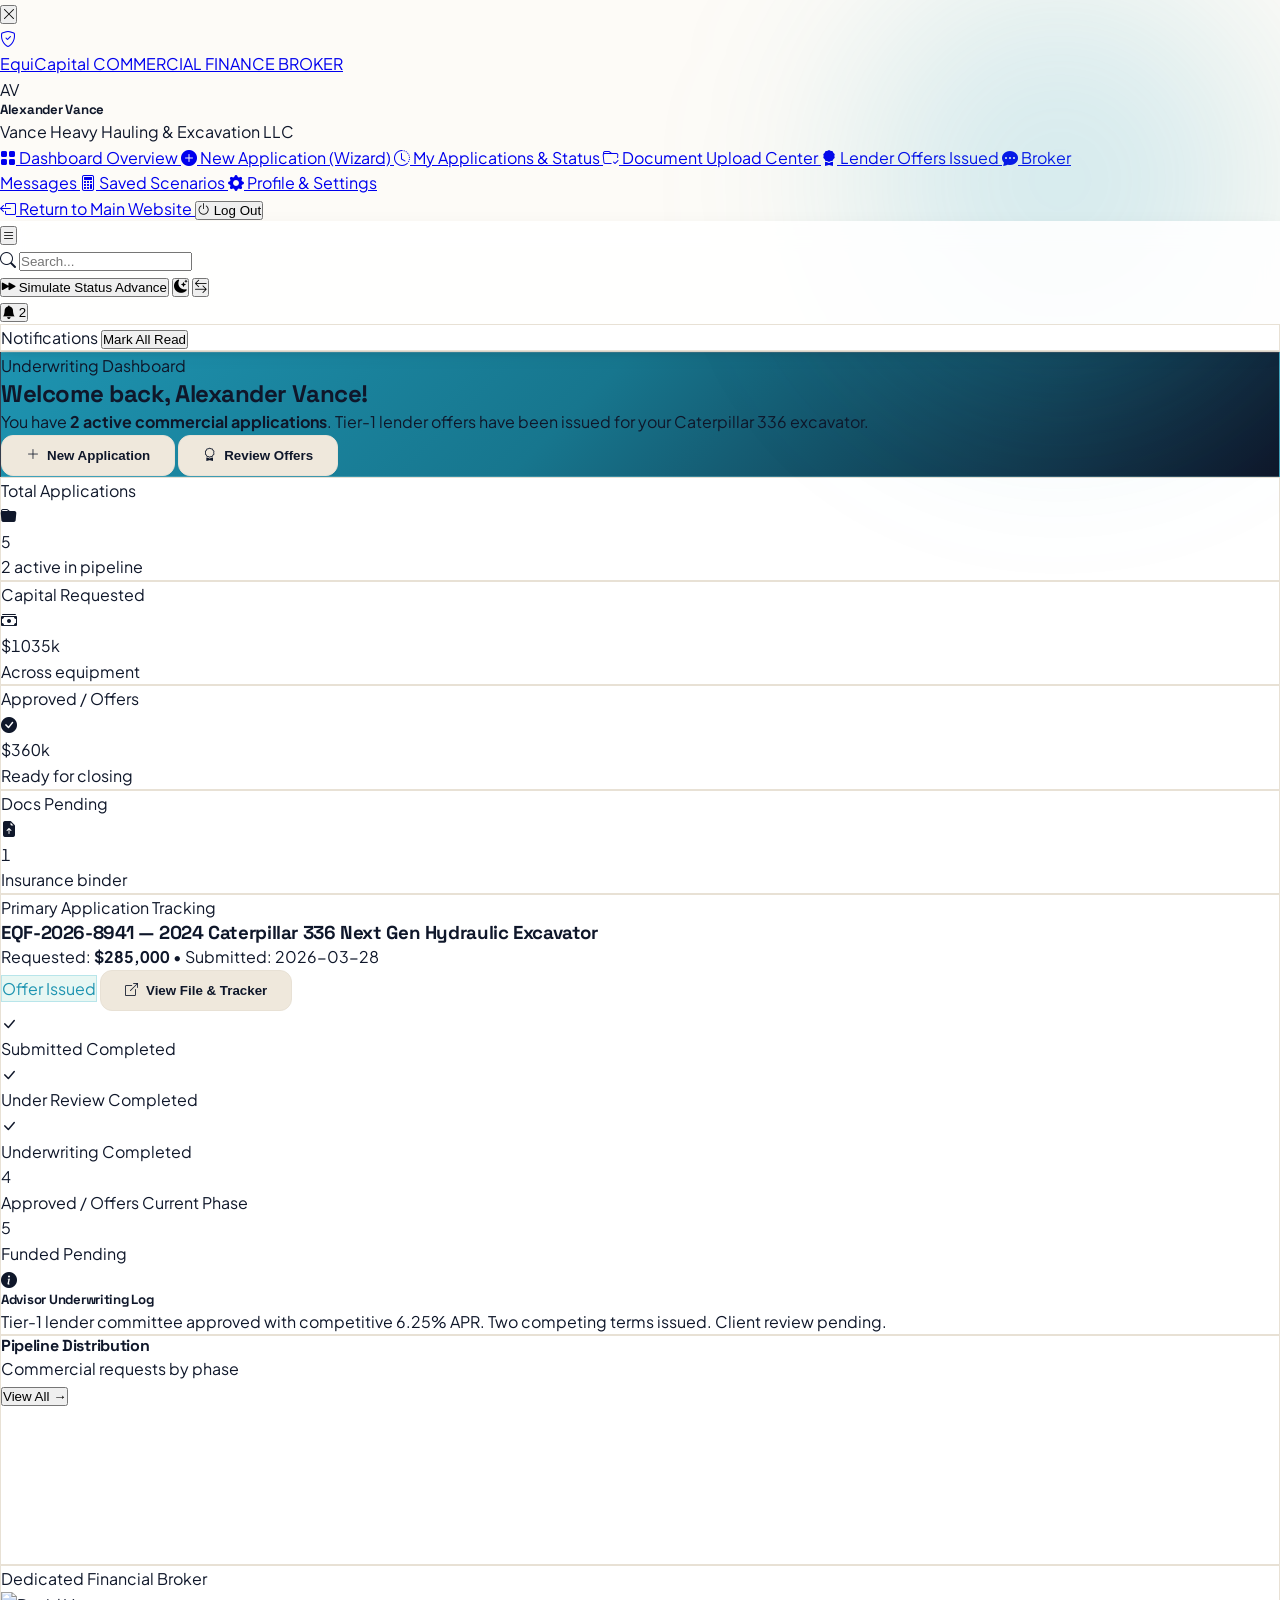
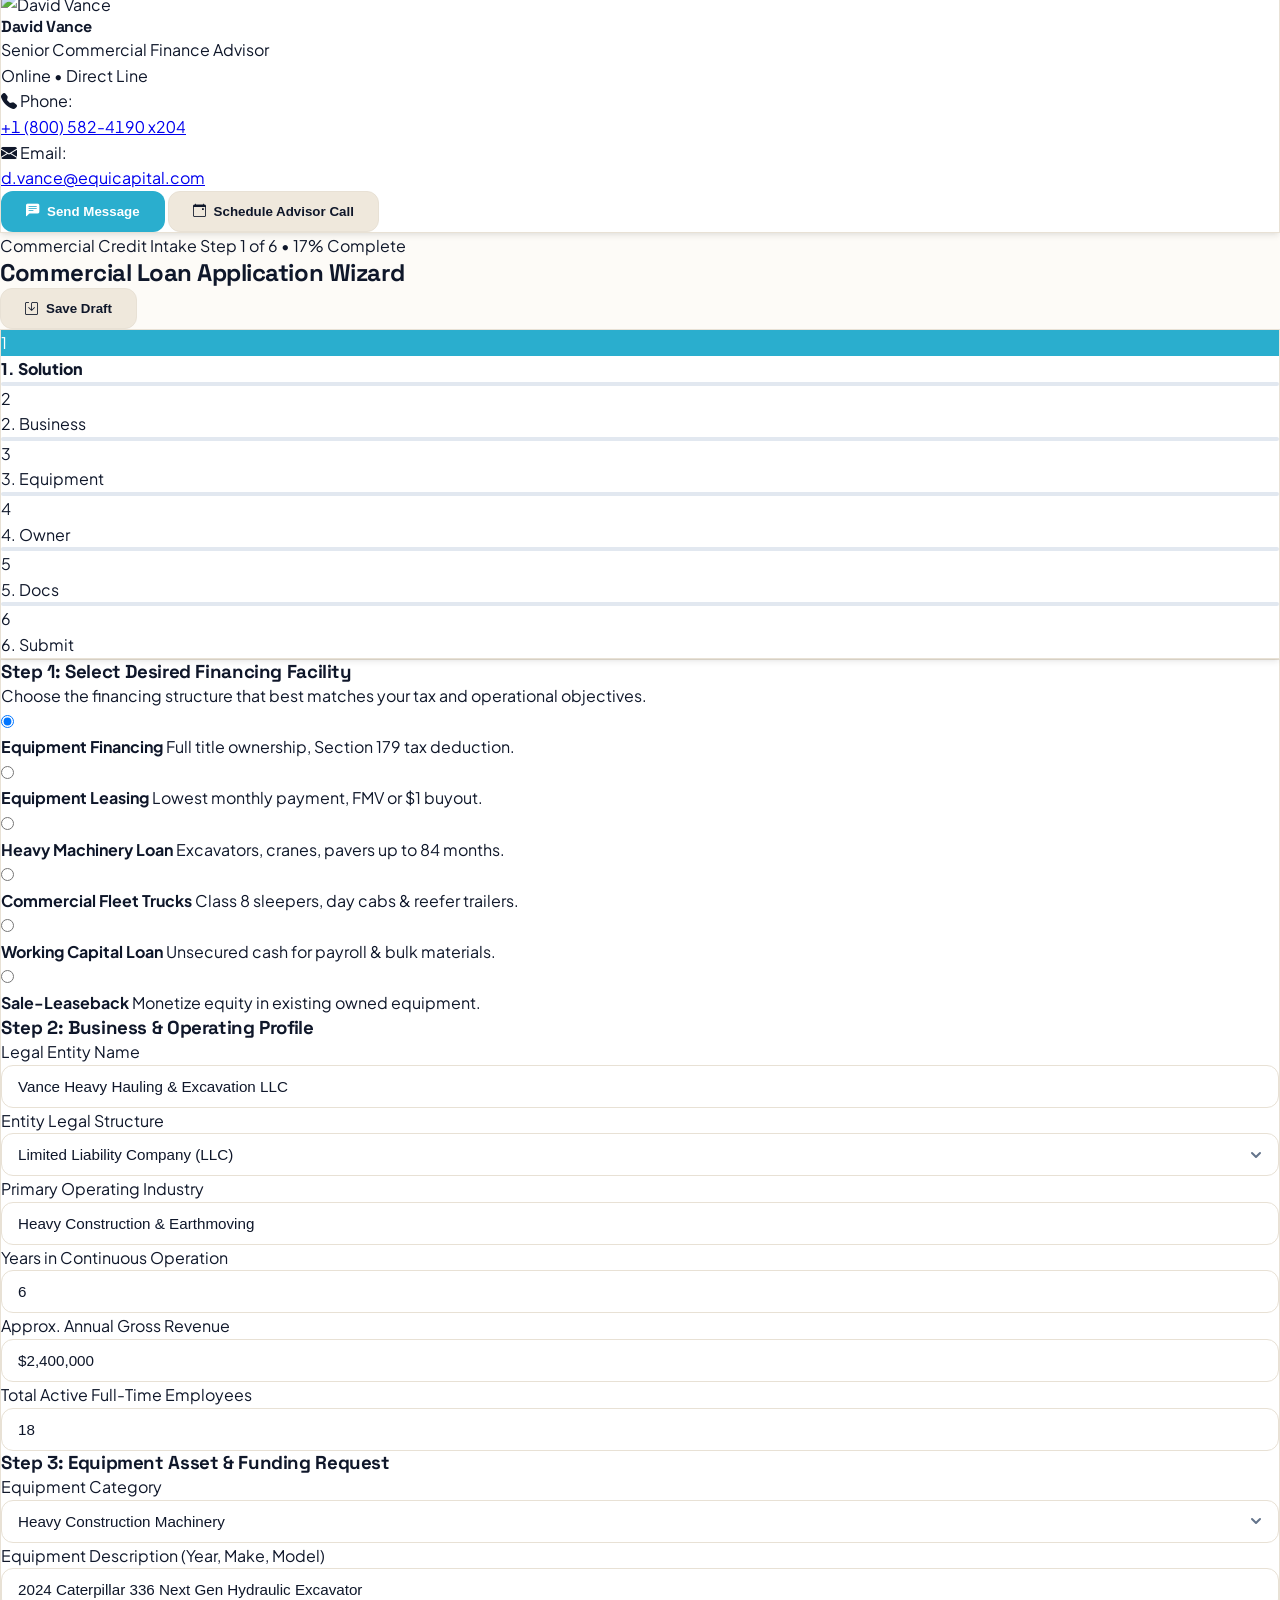
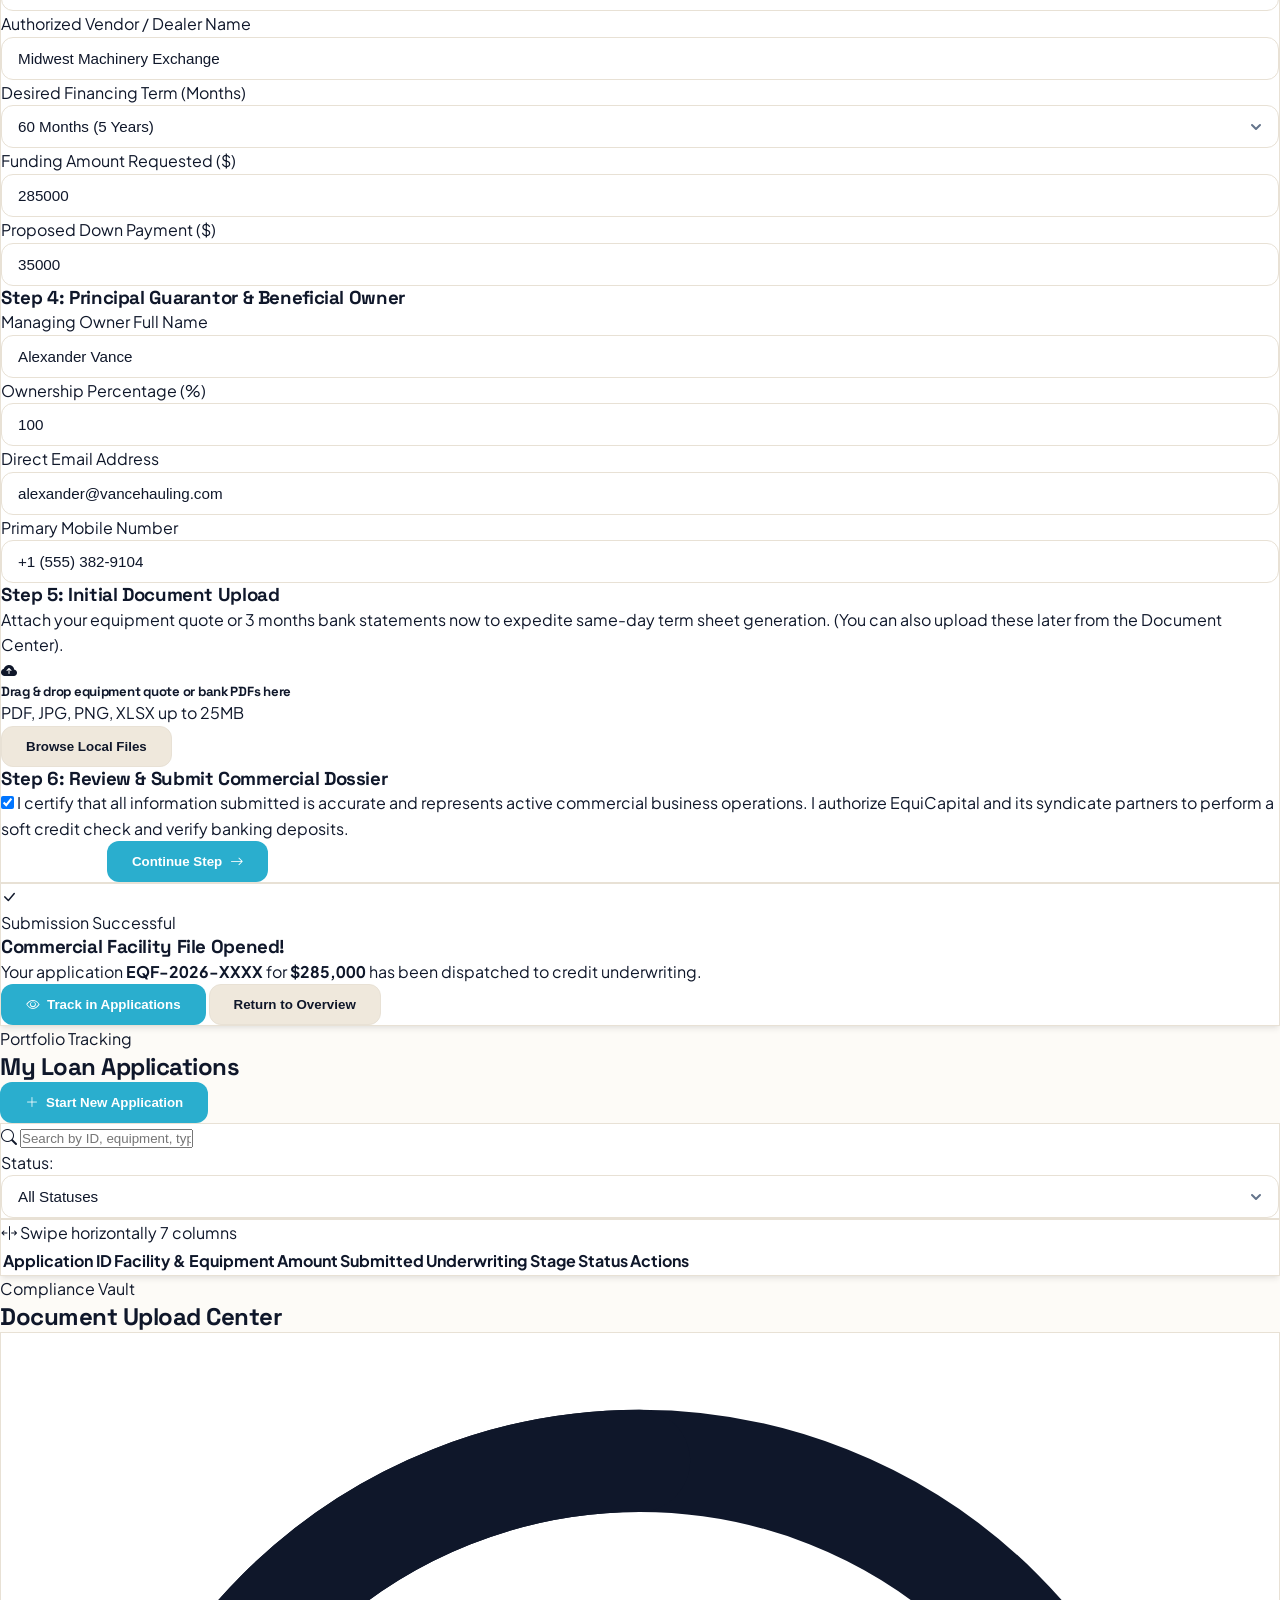
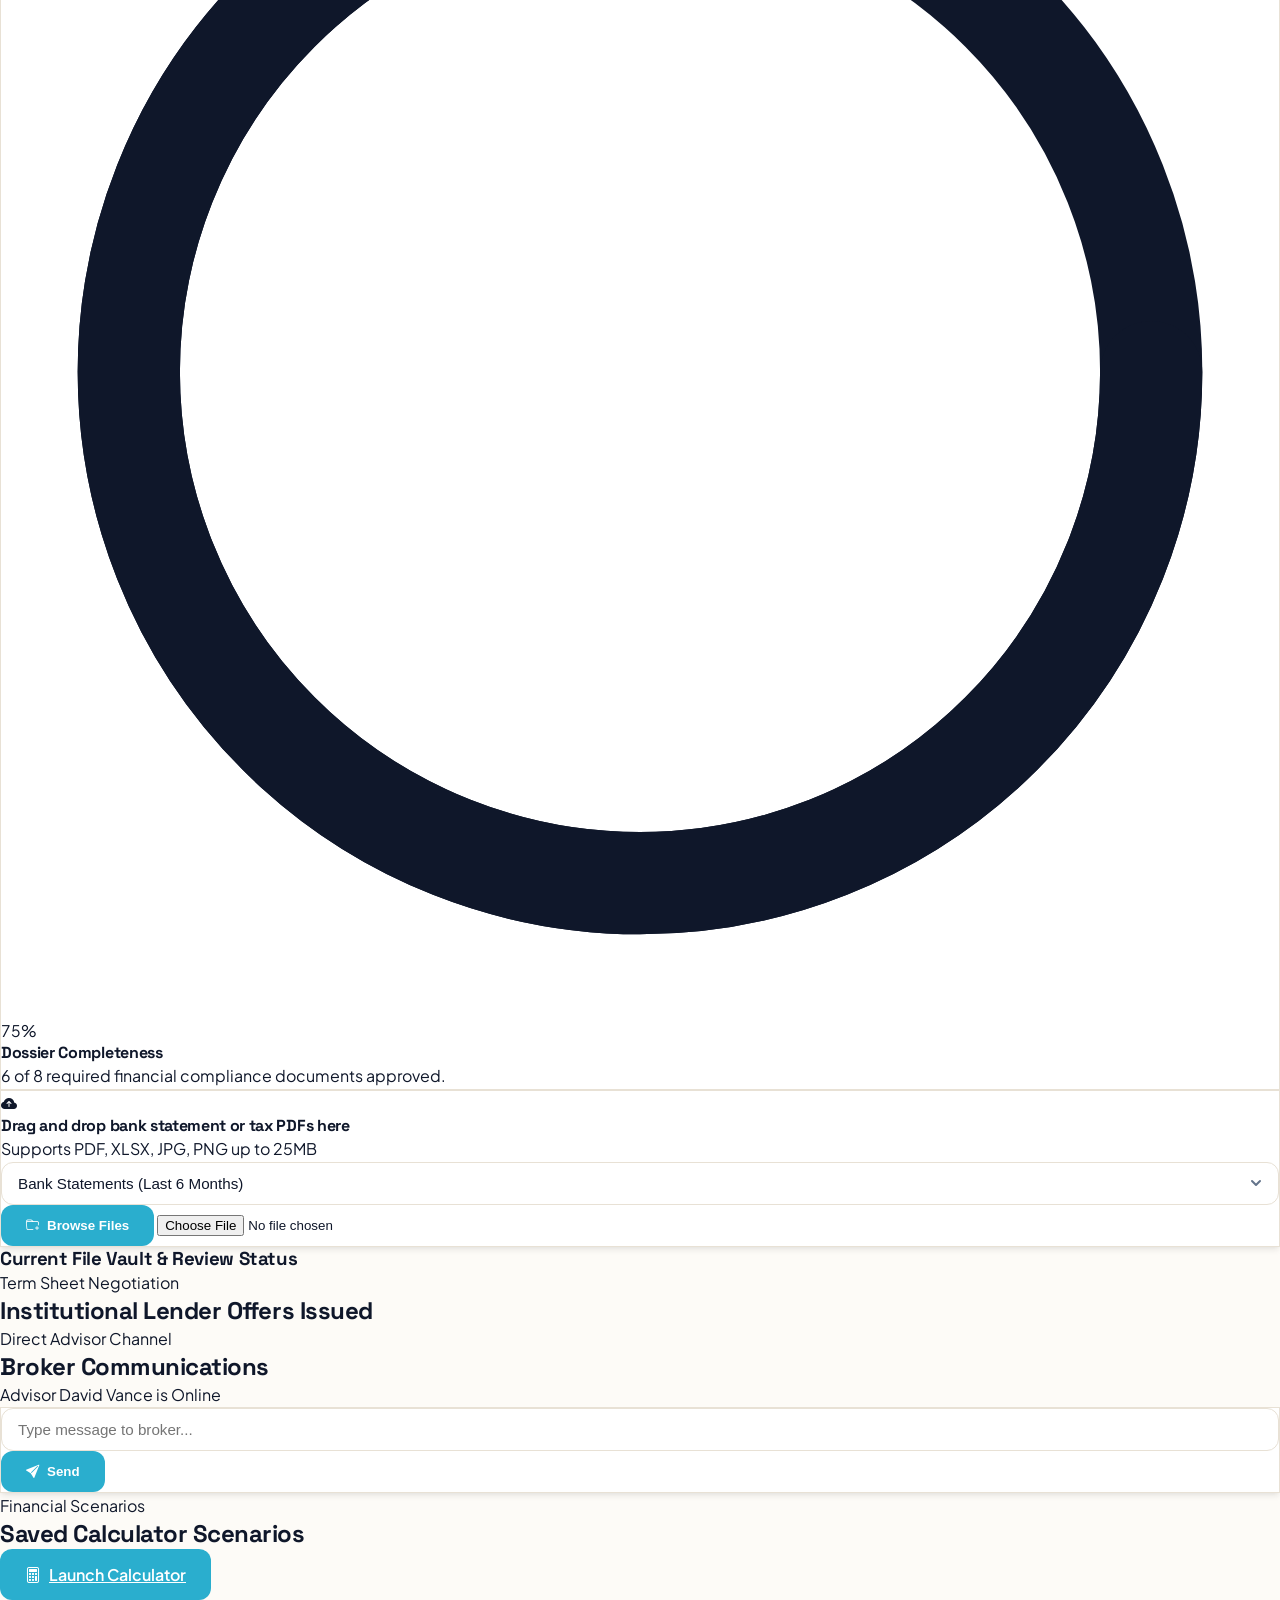
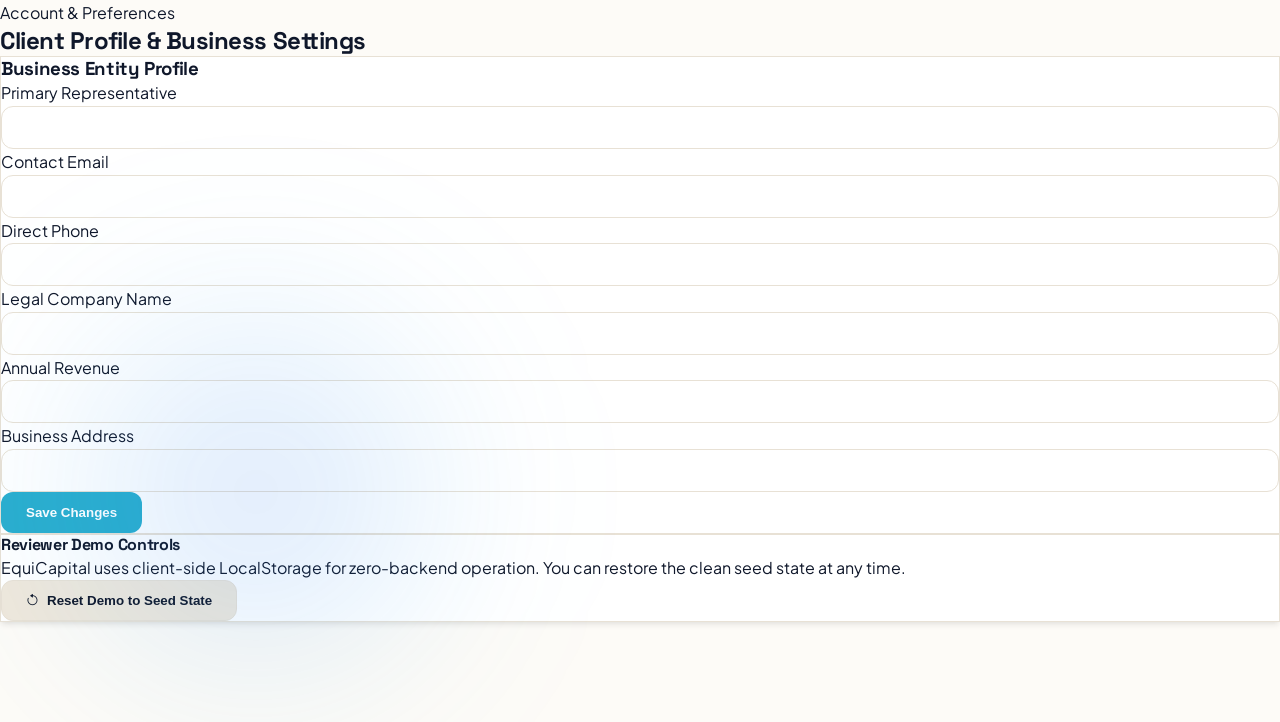
==== commit cee598da: "changes" ====
--- a/dashboard.html
+++ b/dashboard.html
@@ -98,11 +98,14 @@
   <!-- =========================================================================
        SIDEBAR NAVIGATION (Fixed Desktop, Off-Canvas Mobile)
        ========================================================================= -->
-  <aside id="dashboard-sidebar" class="fixed top-0 bottom-0 left-0 w-72 bg-white dark:bg-[#0F172A] border-r border-[#E8E1D5] dark:border-slate-800 z-40 flex flex-col justify-between transition-transform duration-300 -translate-x-full lg:translate-x-0">
+  <aside id="dashboard-sidebar" class="fixed top-0 bottom-0 left-0 w-72 bg-white dark:bg-[#0F172A] border-r border-[#E8E1D5] dark:border-slate-800 z-[70] lg:z-40 shadow-2xl lg:shadow-none flex flex-col justify-between transition-transform duration-300 -translate-x-full lg:translate-x-0">
     
     <div>
       <!-- Sidebar Header & Logo -->
-      <div class="h-20 px-6 flex items-center justify-between border-b border-slate-100 dark:border-slate-800">
+      <div class="h-20 px-6 flex items-center justify-between border-b border-slate-100 dark:border-slate-800 relative">
+        <button id="dashboard-sidebar-close" class="absolute right-4 rtl:right-auto rtl:left-4 top-1/2 -translate-y-1/2 p-2 rounded-xl text-slate-400 hover:text-slate-600 dark:hover:text-white lg:hidden transition-colors" aria-label="Close Sidebar Menu">
+          <i class="bi bi-x-lg text-lg"></i>
+        </button>
         <a href="index.html" class="flex items-center gap-3">
           <div class="w-10 h-10 rounded-xl bg-emerald-600 flex items-center justify-center text-white shadow-md shadow-emerald-500/20">
             <i class="bi bi-shield-check text-xl"></i>
@@ -186,7 +189,7 @@
   </aside>
 
   <!-- Mobile Sidebar Backdrop -->
-  <div id="dashboard-sidebar-backdrop" class="fixed inset-0 bg-slate-900/60 backdrop-blur-sm z-30 hidden lg:hidden"></div>
+  <div id="dashboard-sidebar-backdrop" class="fixed inset-0 bg-slate-900/60 backdrop-blur-sm z-[60] hidden lg:hidden"></div>
 
   <!-- =========================================================================
        MAIN CONTENT WRAPPER
--- a/css/style.css
+++ b/css/style.css
@@ -1692,6 +1692,9 @@
 
 /* Strictly hide mobile menu drawer and backdrop on desktop screens (1024px+) */
 @media (min-width: 1024px) {
+  #dashboard-sidebar {
+    z-index: 40 !important;
+  }
   #mobile-menu-drawer,
   #mobile-menu-backdrop {
     display: none !important;
@@ -1933,6 +1936,19 @@
 /* Dashboard Sidebar & Topbar RTL Support */
 #dashboard-sidebar {
   max-width: 85vw;
+  z-index: 70 !important;
+}
+
+#dashboard-sidebar-backdrop {
+  z-index: 60 !important;
+}
+
+#mobile-menu-backdrop {
+  z-index: 60 !important;
+}
+
+#mobile-menu-drawer {
+  z-index: 70 !important;
 }
 
 [dir="rtl"] #dashboard-sidebar {
@@ -1952,6 +1968,9 @@
 }
 
 @media (min-width: 1024px) {
+  #dashboard-sidebar {
+    z-index: 40 !important;
+  }
   [dir="rtl"] #dashboard-sidebar {
     transform: translateX(0) !important;
   }
